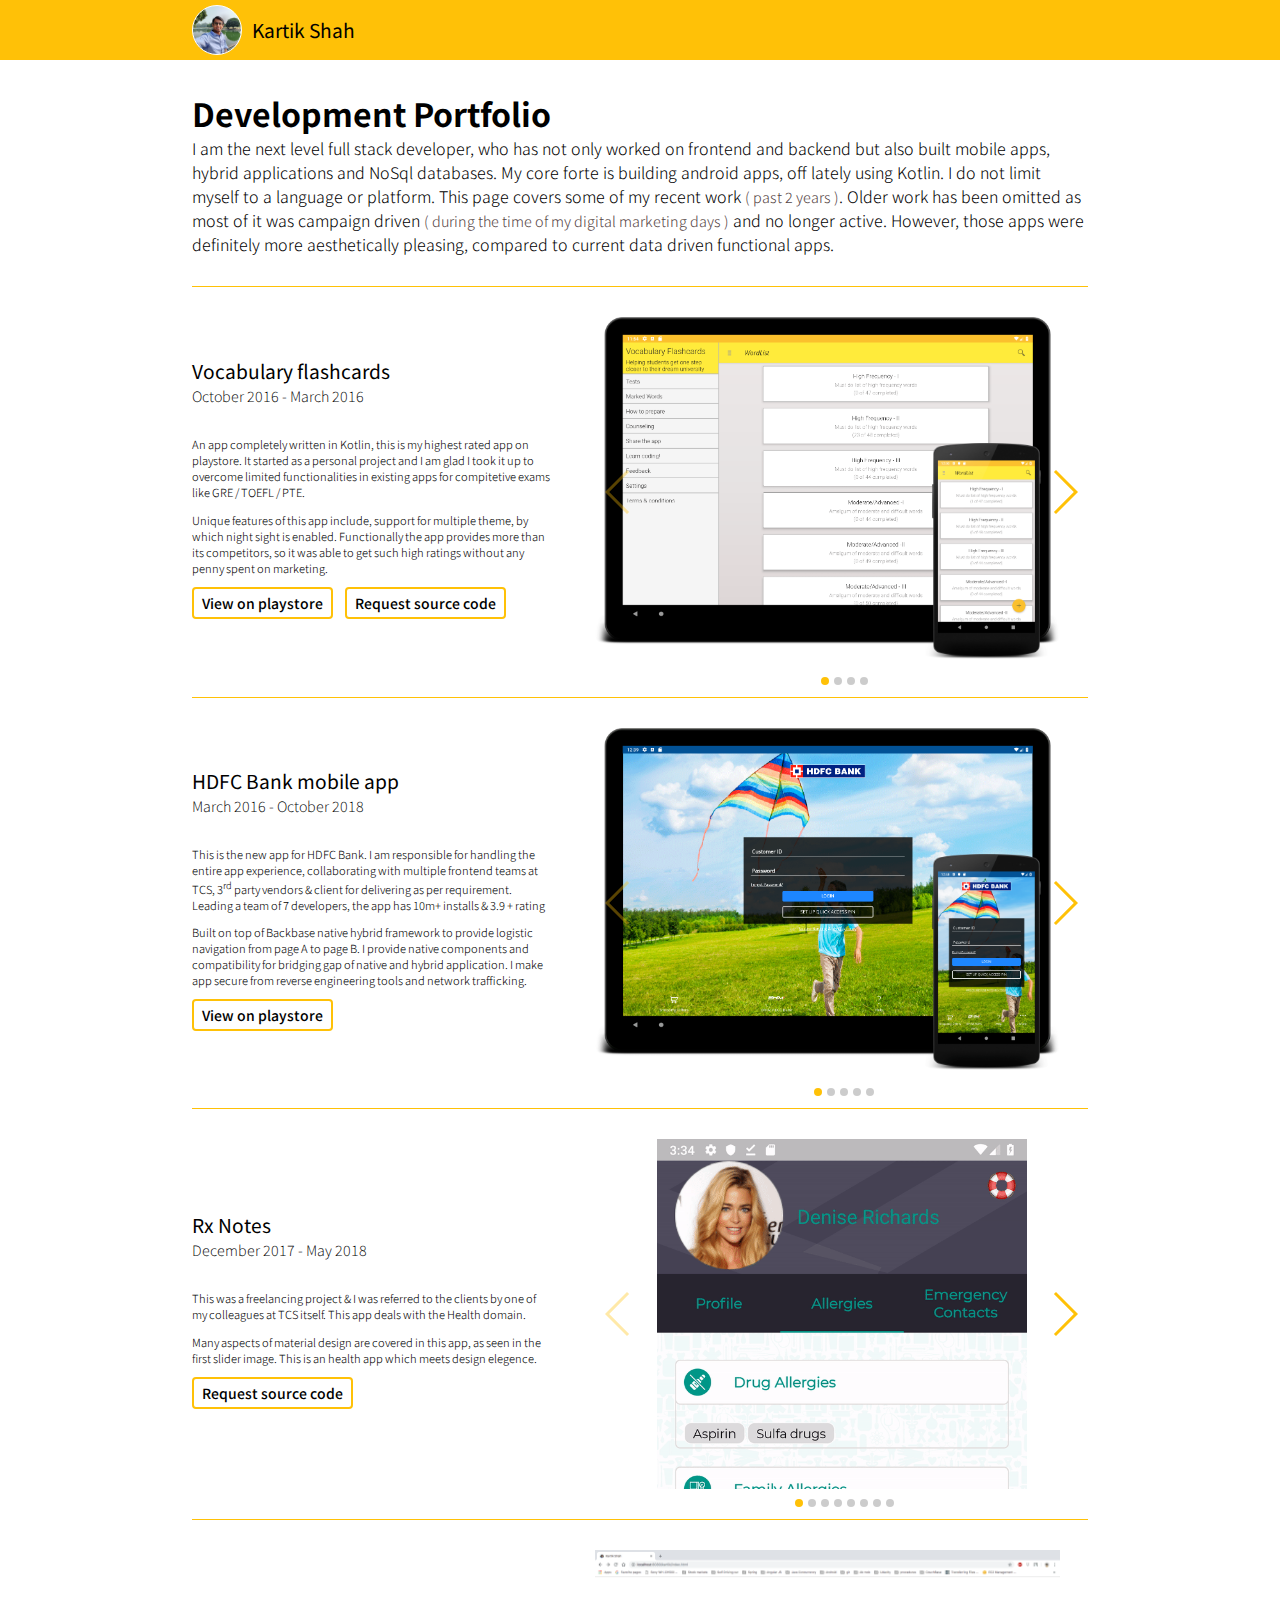
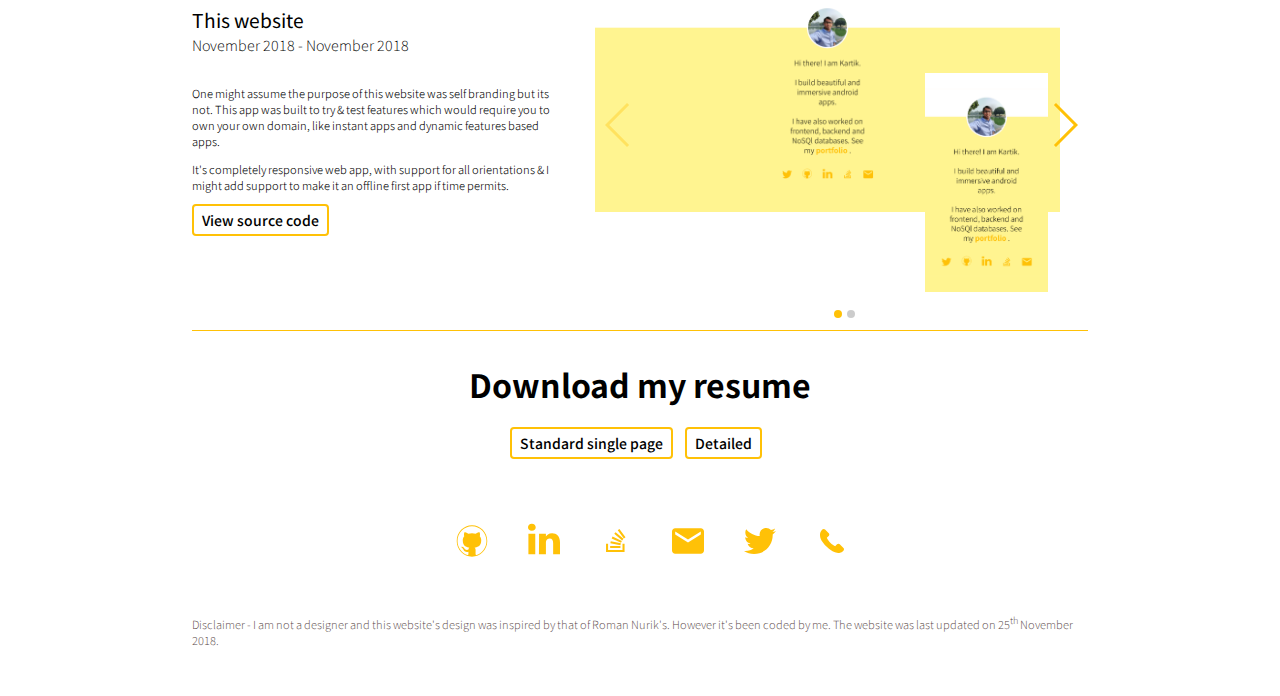
==== WebContent/portfolio.html @ 28d5e75c "first commit" ====
<html lang="en">
   <head>
      <meta charset="UTF-8">
      <title>Kartik Shah</title>
      <meta http-equiv="X-UA-Compatible" content="IE=edge">
      <meta name="theme-color" content="#FFC107">
      <meta name="mobile-web-app-capable" content="yes">
      <meta name="apple-mobile-web-app-capable" content="yes">
      <meta name="apple-mobile-web-app-status-bar-style" content="black-translucent">
      <meta name="apple-mobile-web-app-title" content="Kartik Shah">
      <link rel="author" href="https://www.linkedin.com/in/ikartiks">
      <link
         href="https://fonts.googleapis.com/css?family=Noto+Sans+TC:300,400,500,700,900"
         rel="stylesheet">
      <link rel="shortcut icon" href="images/favicon.ico" />
      <link rel="stylesheet" href="design/portfolio-min.css">
      <link rel="stylesheet" href="design/swiper-min.css">
      <!-- user-scalable=no is fix for static and fixed content on device rotation -->
      <meta name="viewport"
         content="width=device-width, initial-scale=1.0, user-scalable=no">
      <!-- <meta name="theme-color" content="#ff00ff"> -->
      <meta name="description" content="Kartik Shah's portfolio.">
      <!-- <script src="/lib/jquery/dist/jquery.min.js"></script> -->
      <script src="jslibs/fastclick.js"></script>
      <!-- <script src="/scripts/landing.js"></script> -->
      <script src="jslibs/jquery-3.3.1.min.js"></script>
      <script src="jslibs/swiper.min.js"></script>
   </head>
   <body>
      <!-- <div > -->
      <a class="topBar" href="javascript:gotoLanding();">
		<span class="avatar"></span>
        <span class="title fontHeading"> Kartik Shah </span>
      </a>
         
      <!-- </div> -->
      <div class="mainContainer">
         <div class='marginTop'>
            <p class='fontPortfolio'>Development Portfolio</p>
            <br>
            <div class='fontContent'>I am the next level full stack
               developer, who has not only worked on frontend and backend but also
               built mobile apps, hybrid applications and NoSql databases. My core
               forte is building android apps, off lately using Kotlin. I do not
               limit myself to a language or platform. This page covers some of my
               recent work <span class='notImportant'>( past 2 years )</span>. Older work has been omitted as most of
               it was campaign driven <span class='notImportant'>( during the time of my digital marketing
               days )</span> and no longer active. However, those apps were definitely
               more aesthetically pleasing, compared to current data driven
               functional apps.
            </div>
         </div>
         <hr>
         <div class='projectParent'>
            <div class="projectDescription">
               <div class="name fontHeading">Vocabulary flashcards</div>
               <div class="time fontDescription">October 2016 - March 2016</div>
               <div class="description fontContentSmall">
                  <p>An app completely written in Kotlin, this is my highest
                     rated app on playstore. It started as a personal project and I am
                     glad I took it up to overcome limited functionalities in existing
                     apps for compitetive exams like GRE / TOEFL / PTE.
                  </p>
                  <p>Unique features of this app include, support for multiple
                     theme, by which night sight is enabled. Functionally the app
                     provides more than its competitors, so it was able to get such
                     high ratings without any penny spent on marketing.
                  </p>
               </div>
               <div class="links">
                  <a target="_blank"
                     href="https://play.google.com/store/apps/details?id=com.kartik.grevocab">
                  View on playstore</a> <a target="_blank"
                     href="mailto:kartik.isworking@gmail.com">Request source code</a>
               </div>
            </div>
            <div class='projectImages'>
               <div class="swiper-container sc2">
                  <div class="swiper-wrapper">
                     <div class="swiper-slide">
                        <img src="images/appScreens/gt2.png" class='tablet'> <img
                           src="images/appScreens/gp2.png" class='phone'>
                        <!-- <div class='bottomText fontContentSmall'> Kartik is awesome Kartik is awesome 
                           Kartik is awesome Kartik is awesome Kartik is awesome Kartik is awesome 
                           Kartik is awesome Kartik is awesome  </div> -->
                     </div>
                     <div class="swiper-slide">
                        <img src="images/appScreens/gt1.png" class='tablet'> <img
                           src="images/appScreens/gp1.png" class='phone'>
                        <!-- <div class='bottomText fontContentSmall'> Kartik is awesome Kartik is awesome 
                           Kartik is awesome Kartik is awesome Kartik is awesome Kartik is awesome 
                           Kartik is awesome Kartik is awesome  </div> -->
                     </div>
                     <div class="swiper-slide">
                        <img src="images/appScreens/gt3.png" class='tablet'> <img
                           src="images/appScreens/gp3.png" class='phone'>
                        <!-- <div class='bottomText fontContentSmall'> Kartik is awesome Kartik is awesome 
                           Kartik is awesome Kartik is awesome Kartik is awesome Kartik is awesome 
                           Kartik is awesome Kartik is awesome  </div> -->
                     </div>
                     <div class="swiper-slide">
                        <img src="images/appScreens/gt4.png" class='tablet'> <img
                           src="images/appScreens/gp4.png" class='phone'>
                        <!-- <div class='bottomText fontContentSmall'> Kartik is awesome Kartik is awesome 
                           Kartik is awesome Kartik is awesome Kartik is awesome Kartik is awesome 
                           Kartik is awesome Kartik is awesome  </div> -->
                     </div>
                  </div>
                  <div class="swiper-button-next snext2"></div>
                  <div class="swiper-button-prev sprev2"></div>
               </div>
               <div class="swiper-pagination sp2"></div>
            </div>
         </div>
         <hr>
         <div class='projectParent'>
            <div class='projectDescription'>
               <div class='name fontHeading'>HDFC Bank mobile app</div>
               <div class='time fontDescription'>March 2016 - October 2018</div>
               <div class='description fontContentSmall'>
                  <p>
                     This is the new app for HDFC Bank. I am responsible for handling
                     the entire app experience, collaborating with multiple frontend
                     teams at TCS, 3<sup>rd</sup> party vendors & client for delivering
                     as per requirement. Leading a team of 7 developers, the app has
                     10m+ installs & 3.9 + rating
                  </p>
                  <p>Built on top of Backbase native hybrid framework to provide
                     logistic navigation from page A to page B. I provide native
                     components and compatibility for bridging gap of native and hybrid
                     application. I make app secure from reverse engineering tools and
                     network trafficking.
                  </p>
               </div>
               <div class='links'>
                  <a target='_blank'
                     href="https://play.google.com/store/apps/details?id=com.snapwork.hdfc">View
                  on playstore</a>
               </div>
            </div>
            <div class='projectImages'>
               <div class="swiper-container sc1">
                  <div class="swiper-wrapper">
                     <div class="swiper-slide">
                        <img src="images/appScreens/ht0.png" class='tablet'> <img
                           src="images/appScreens/hp0.png" class='phone'>
                        <!-- <div class='bottomText fontContentSmall'> Kartik is awesome Kartik is awesome 
                           Kartik is awesome Kartik is awesome Kartik is awesome Kartik is awesome 
                           Kartik is awesome Kartik is awesome  </div> -->
                     </div>
                     <div class="swiper-slide">
                        <img src="images/appScreens/ht1.png" class='tablet'> <img
                           src="images/appScreens/hp1.png" class='phone'>
                        <!-- <div class='bottomText fontContentSmall'> Kartik is awesome Kartik is awesome 
                           Kartik is awesome Kartik is awesome Kartik is awesome Kartik is awesome 
                           Kartik is awesome Kartik is awesome  </div> -->
                     </div>
                     <div class="swiper-slide">
                        <img src="images/appScreens/ht2.png" class='tablet'> <img
                           src="images/appScreens/hp2.png" class='phone'>
                        <!-- <div class='bottomText fontContentSmall'> Kartik is awesome Kartik is awesome 
                           Kartik is awesome Kartik is awesome Kartik is awesome Kartik is awesome 
                           Kartik is awesome Kartik is awesome  </div> -->
                     </div>
                     <div class="swiper-slide">
                        <img src="images/appScreens/ht3.png" class='tablet'> <img
                           src="images/appScreens/hp3.png" class='phone'>
                        <!-- <div class='bottomText fontContentSmall'> Kartik is awesome Kartik is awesome 
                           Kartik is awesome Kartik is awesome Kartik is awesome Kartik is awesome 
                           Kartik is awesome Kartik is awesome  </div> -->
                     </div>
                     <div class="swiper-slide">
                        <img src="images/appScreens/ht4.png" class='tablet'> <img
                           src="images/appScreens/hp4.png" class='phone'>
                        <!-- <div class='bottomText fontContentSmall'> Kartik is awesome Kartik is awesome 
                           Kartik is awesome Kartik is awesome Kartik is awesome Kartik is awesome 
                           Kartik is awesome Kartik is awesome  </div> -->
                     </div>
                  </div>
                  <div class="swiper-button-next snext1"></div>
                  <div class="swiper-button-prev sprev1"></div>
               </div>
               <div class="swiper-pagination sp1"></div>
            </div>
         </div>
         <hr>
         <div class='projectParent'>
            <div class="projectDescription">
               <div class="name fontHeading">Rx Notes</div>
               <div class="time fontDescription">December 2017 - May 2018</div>
               <div class="description fontContentSmall">
                  <p>This was a freelancing project &amp; I was referred to the
                     clients by one of my colleagues at TCS itself. This app deals with
                     the Health domain.
                  </p>
                  <p>Many aspects of material design are covered in this app, as
                     seen in the first slider image. This is an health app which meets
                     design elegence.
                  </p>
               </div>
               <div class="links">
                  <a target="_blank" href="mailto:kartik.isworking@gmail.com">Request
                  source code</a>
               </div>
            </div>
            <div class='projectImages'>
               <div class="swiper-container sc4">
                  <div class="swiper-wrapper">
                     <div class="swiper-slide">
                        <div class='centerImages'>
                           <img src="images/appScreens/yp0.gif" class='phoneOnlyAnimation'>
                        </div>
                        <!-- <div class='bottomText fontContentSmall'> Kartik is awesome Kartik is awesome 
                           Kartik is awesome Kartik is awesome Kartik is awesome Kartik is awesome 
                           Kartik is awesome Kartik is awesome  </div> -->
                     </div>
                     <div class="swiper-slide">
                        <div class='centerImages'>
                           <img src="images/appScreens/yp3.png" class='phoneOnly'>
                        </div>
                        <!-- <div class='bottomText fontContentSmall'> Kartik is awesome Kartik is awesome 
                           Kartik is awesome Kartik is awesome Kartik is awesome Kartik is awesome 
                           Kartik is awesome Kartik is awesome  </div> -->
                     </div>
                     <div class="swiper-slide">
                        <div class='centerImages'>
                           <img src="images/appScreens/yp4.png" class='phoneOnly'>
                        </div>
                        <!-- <div class='bottomText fontContentSmall'> Kartik is awesome Kartik is awesome 
                           Kartik is awesome Kartik is awesome Kartik is awesome Kartik is awesome 
                           Kartik is awesome Kartik is awesome  </div> -->
                     </div>
                     <div class="swiper-slide">
                        <div class='centerImages'>
                           <img src="images/appScreens/yp6.png" class='phoneOnly'>
                        </div>
                        <!-- <div class='bottomText fontContentSmall'> Kartik is awesome Kartik is awesome 
                           Kartik is awesome Kartik is awesome Kartik is awesome Kartik is awesome 
                           Kartik is awesome Kartik is awesome  </div> -->
                     </div>
                     <div class="swiper-slide">
                        <div class='centerImages'>
                           <img src="images/appScreens/yp5.png" class='phoneOnly'>
                        </div>
                        <!-- <div class='bottomText fontContentSmall'> Kartik is awesome Kartik is awesome 
                           Kartik is awesome Kartik is awesome Kartik is awesome Kartik is awesome 
                           Kartik is awesome Kartik is awesome  </div> -->
                     </div>
                     <div class="swiper-slide">
                        <div class='centerImages'>
                           <img src="images/appScreens/yp7.png" class='phoneOnly'>
                        </div>
                        <!-- <div class='bottomText fontContentSmall'> Kartik is awesome Kartik is awesome 
                           Kartik is awesome Kartik is awesome Kartik is awesome Kartik is awesome 
                           Kartik is awesome Kartik is awesome  </div> -->
                     </div>
                     <div class="swiper-slide">
                        <div class='centerImages'>
                           <img src="images/appScreens/yp1.png" class='phoneOnly'>
                        </div>
                        <!-- <div class='bottomText fontContentSmall'> Kartik is awesome Kartik is awesome 
                           Kartik is awesome Kartik is awesome Kartik is awesome Kartik is awesome 
                           Kartik is awesome Kartik is awesome  </div> -->
                     </div>
                     <div class="swiper-slide">
                        <div class='centerImages'>
                           <img src="images/appScreens/yp2.png" class='phoneOnly'>
                        </div>
                        <!-- <div class='bottomText fontContentSmall'> Kartik is awesome Kartik is awesome 
                           Kartik is awesome Kartik is awesome Kartik is awesome Kartik is awesome 
                           Kartik is awesome Kartik is awesome  </div> -->
                     </div>
                  </div>
                  <div class="swiper-button-next snext4"></div>
                  <div class="swiper-button-prev sprev4"></div>
               </div>
               <div class="swiper-pagination sp4"></div>
            </div>
         </div>
         <hr>
         <div class='projectParent'>
            <div class="projectDescription">
               <div class="name fontHeading">This website</div>
               <div class="time fontDescription">November 2018 - November
                  2018
               </div>
               <div class="description fontContentSmall">
                  <p>One might assume the purpose of this website was self
                     branding but its not. This app was built to try &amp; test features
                     which would require you to own your own domain, like instant apps
                     and dynamic features based apps.
                  </p>
                  <p>It's completely responsive web app, with support for all orientations &amp; I might add support
                     to make it an offline first app if time permits.
                  </p>
               </div>
               <div class="links">
                  <a target='_blank'
                     href="https://github.com/ikartiks/ikartiks.github.io">View
                  source code</a>
               </div>
            </div>
            <div class='projectImages'>
               <div class="swiper-container sc3">
                  <div class="swiper-wrapper">
                     <div class="swiper-slide">
                        <img src="images/appScreens/wl1.png" class='tablet'> <img
                           src="images/appScreens/wp1.png" class='phone'>
                        <!-- <div class='bottomText fontContentSmall'> Kartik is awesome Kartik is awesome 
                           Kartik is awesome Kartik is awesome Kartik is awesome Kartik is awesome 
                           Kartik is awesome Kartik is awesome  </div> -->
                     </div>
                     <div class="swiper-slide">
                        <img src="images/appScreens/wl2.png" class='tablet'> <img
                           src="images/appScreens/wp2.png" class='phone'>
                        <!-- <div class='bottomText fontContentSmall'> Kartik is awesome Kartik is awesome 
                           Kartik is awesome Kartik is awesome Kartik is awesome Kartik is awesome 
                           Kartik is awesome Kartik is awesome  </div> -->
                     </div>
                  </div>
                  <div class="swiper-button-next snext3"></div>
                  <div class="swiper-button-prev sprev3"></div>
               </div>
               <div class="swiper-pagination sp3"></div>
            </div>
         </div>
         <hr>
         <div class='download'>
            <div class='fontPortfolio'>Download my resume</div>
            <a target="_blank" href="kartik-standard.pdf">Standard
            single page</a> <a target="_blank" href="kartik-detailed.pdf">Detailed</a>
         </div>
         <div class="icons">
            <a rel="me" target="_blank"
               href="https://github.com/ikartiks" title="GitHub" class="github"></a>
            <a rel="me" target="_blank"
               href="https://www.linkedin.com/in/ikartiks" title="Linked In"
               class="linkedin"></a>
            <!-- <a rel="me" target="_blank" href="https://medium.com/@romannurik" title="Medium" class="medium"></a>
               <a rel="me" target="_blank" href="https://dribbble.com/romannurik" title="Dribbble" class="dribbble"></a> -->
            <a rel="me" target="_blank"
               href="https://stackoverflow.com/users/1826559/kartik-shah"
               title="Stackoverflow" class="stackoverflow"></a> <a rel="me"
               target="_blank" title="Email" class="email obfuscated"
               data-email="kartik shah" href="mailto:kartik.isworking@gmail.com"></a>
            <a rel="me" target="_blank" href="https://twitter.com/ikartiks"
               title="Twitter" class="twitter"></a>
            <a target="_blank" rel="me" href="tel:+61-404874569" title="Call" class="call"></a>
         </div>
         <br> <br>
         <div class='fontDisclaimer'>
            Disclaimer - I am not a designer and this website's design was
            inspired by that of Roman Nurik's. However it's been coded by me. The
            website was last updated on 25<sup>th</sup> November 2018.
         </div>
         <br> <br>
      </div>
   </body>
   <script>
      var mySwiper = new Swiper('.sc1', {
      	init : true,
      	direction : 'horizontal', // or 'vertical'
      	touchEventsTarget : 'container',
      	initialSlide : 0,
      	speed : 300,
      	preventInteractionOnTransition : false,
      	navigation : {
      		nextEl : '.snext1',
      		prevEl : '.sprev1',
      	},
      	pagination : {
      		el : '.sp1',
      	},
      });
      
      var mySwiper = new Swiper('.sc2', {
      	init : true,
      	direction : 'horizontal', // or 'vertical'
      	touchEventsTarget : 'container',
      	initialSlide : 0,
      	speed : 300,
      	preventInteractionOnTransition : false,
      	navigation : {
      		nextEl : '.snext2',
      		prevEl : '.sprev2',
      	},
      	pagination : {
      		el : '.sp2',
      	},
      });
      
      var mySwiper = new Swiper('.sc3', {
      	init : true,
      	direction : 'horizontal', // or 'vertical'
      	touchEventsTarget : 'container',
      	initialSlide : 0,
      	speed : 300,
      	preventInteractionOnTransition : false,
      	navigation : {
      		nextEl : '.snext3',
      		prevEl : '.sprev3',
      	},
      	pagination : {
      		el : '.sp3',
      	},
      });
      
      var mySwiper = new Swiper('.sc4', {
      	init : true,
      	direction : 'horizontal', // or 'vertical'
      	touchEventsTarget : 'container',
      	initialSlide : 0,
      	speed : 300,
      	preventInteractionOnTransition : false,
      	navigation : {
      		nextEl : '.snext4',
      		prevEl : '.sprev4',
      	},
      	pagination : {
      		el : '.sp4',
      	},
      });
      
      var gotoLanding=function(){
    	  /* if(window.location.hostname=='localhost'){
    		  window.location.assign('/index.html')
    	  } */
    	  window.location.assign('index.html')
      }
   </script>
</html>
---- WebContent/design/portfolio-min.css ----
.marginTop,hr{margin-top:30px}.projectParent,.topBar{align-content:flex-start}.centerImages,.download{text-align:center}body,html{width:100%;margin:0;padding:0;-webkit-font-smoothing:antialiased;font-family:'Noto Sans TC',sans-serif;font-weight:300;background-color:#fff}.mainContainer,.topBar{margin-left:auto;margin-right:auto}p{display:inline}hr{margin-bottom:30px;background-color:#FFC107;border:0;height:1px}.fontPortfolio{font-weight:700;font-size:2em}.fontContent{font-weight:300;font-size:1em}.fontContentSmall{font-weight:300;font-size:.7em}.fontDescription{font-weight:200;font-size:.9em}.fontDisclaimer{font-weight:200;font-size:.7em;color:#544}.fontHeading{font-weight:400;font-size:1.2em}.fontScroll{font-weight:200;font-size:.8em}.avatar{width:48px;height:48px;background:url(../images/main.jpeg) #525252;background-size:cover;border-radius:50%;-webkit-align-self:center;-ms-flex-item-align:center;align-self:center;border:1px solid #fff}.links>a:hover,.topBar{background-color:#FFC107}.topBar{height:60px;padding-left:15%;position:fixed;width:100%;top:0;display:flex;display:-webkit-flex;flex-direction:row;-webkit-flex-direction:row;-moz-flex-direction:row;justify-content:flex-start;-webkit-justify-content:flex-start;-moz-justify-content:flex-start;align-items:center;-webkit-align-items:center;-webkit-align-content:flex-start;text-decoration:none;color:#000;z-index:2}.bottomText,.phone,.tablet{position:absolute}.mainContainer{width:70%;margin-top:90px}.download a,.links>a{line-height:16px;font-weight:500;text-decoration:none;margin-right:8px;color:#000}.title{margin-left:10px}.description{margin-top:30px}.description>p{display:block}.links>a{font-size:14px;display:inline-block;margin-bottom:8px;padding:6px 8px;border:2px solid #FFC107;border-radius:4px}.links>a:hover{color:#000}.projectParent{width:100%;display:flex;display:-webkit-flex;flex-direction:row;-webkit-flex-direction:row;-moz-flex-direction:row;justify-content:flex-start;-webkit-justify-content:flex-start;-moz-justify-content:flex-start;align-items:center;-webkit-align-items:center;-webkit-align-content:flex-start}.projectDescription{width:40%}.projectImages{width:55%;height:350px;margin-left:5%}.phone{width:25%;float:left;bottom:8px;right:40px}.tablet{width:100%;max-width:465px}.bottomText{width:95%;background:#fff490;bottom:0;padding:11px}.phoneOnlyAnimation{width:75%}.phoneOnly{width:45%}@media (min-width :1281px){.fontContentSmall{font-size:.8em}}@media (min-width :768px) and (max-width:1024px){.mainContainer{width:85%}.topBar{padding-left:7.5%}.projectImages{height:280px}.phone{right:20px}}@media (min-width :768px) and (max-width:1024px) and (orientation:landscape){.mainContainer{width:80%}.topBar{padding-left:10%}.projectImages{height:350px}.phone{right:20px}}@media (min-width :481px) and (max-width:767px){.projectDescription,.swiper-slide{width:100%}.projectParent{-webkit-flex-direction:column}.projectImages{width:100%;height:350px;margin-top:30px}.swiper-button-next,.swiper-button-prev{display:none}.mainContainer{width:90%}.topBar{padding-left:5%;position:static}.phone{right:20px}}@media (min-width :320px) and (max-width:480px){.projectDescription,.swiper-slide{width:100%}.projectParent{-webkit-flex-direction:column}.projectImages{width:100%;height:285px;margin-top:30px}.swiper-button-next,.swiper-button-prev{display:none}.mainContainer{width:90%}.topBar{padding-left:5%;position:fixed}.phone{right:20px}}.icons{display:flex;display:-webkit-flex;flex-direction:row;-webkit-flex-direction:row;-moz-flex-direction:row;justify-content:center;-webkit-justify-content:center;-moz-justify-content:center;align-items:center;-webkit-align-items:center;align-content:flex-start;-webkit-align-content:flex-start;margin-top:50px}.icons a{display:block;width:32px;height:32px;padding:8px;background-size:32px 32px;background-repeat:no-repeat;margin-left:24px;background-position:50% 50%}.twitter{background-image:url(../images/icon_twitter.svg)}.dribbble{background-image:url(../images/icon_dribbble.svg)}.github{background-image:url(../images/github.svg);background-position:50% 50%!important}.medium{background-image:url(../images/icon_medium.svg)}.googleplus{background-image:url(../images/icon_googleplus.svg)}.stackoverflow{background-image:url(../images/stackoverflow.svg);background-size:32px 32px!important}.linkedin{background-image:url(../images/in.svg);background-position:50% 40%!important}.email{background-image:url(../images/icon_email.svg)}.call{background-image:url(../images/call.svg);background-size:30px 24px!important}.download div{margin-bottom:20px}.download a{font-size:14px;display:inline-block;margin-bottom:8px;padding:6px 8px;border:2px solid #FFC107;border-radius:4px}.download a:hover{color:#000;background-color:#FFC107}.notImportant{font-weight:300;font-size:.9em;color:#544}
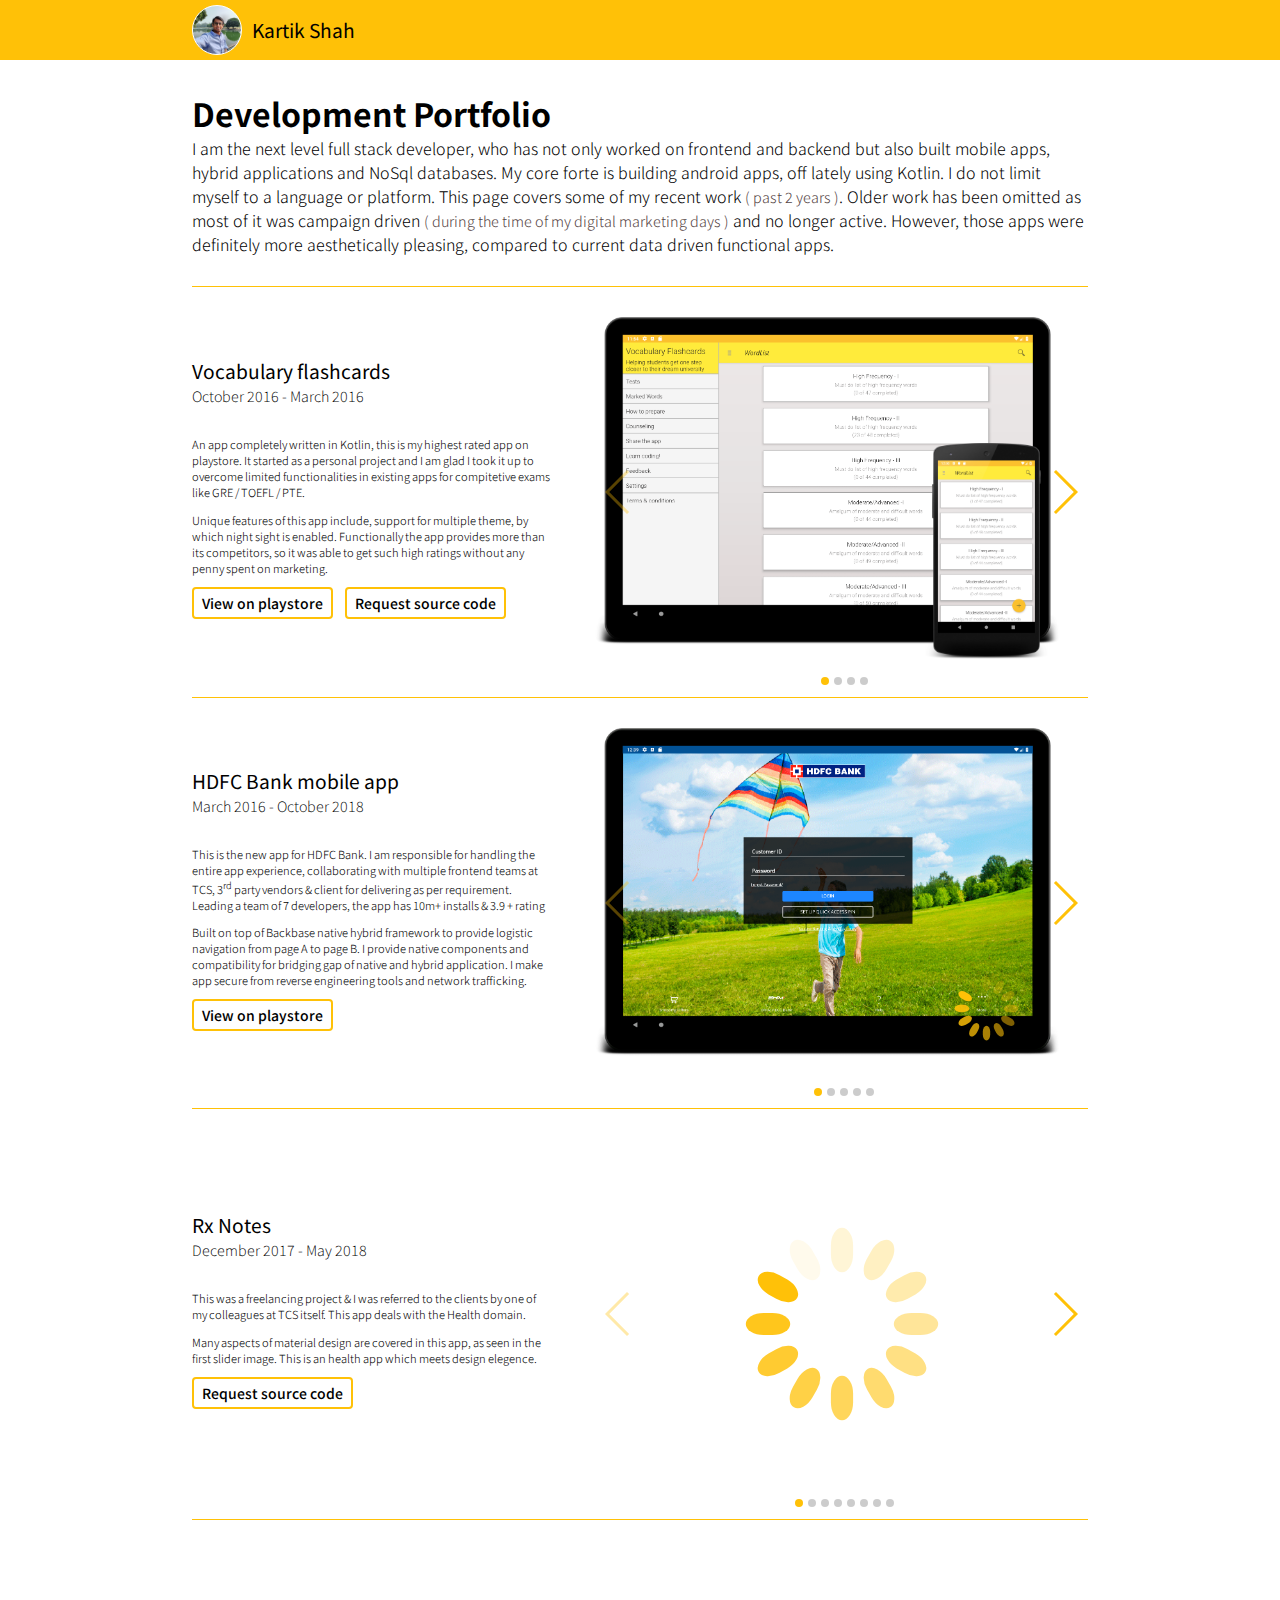
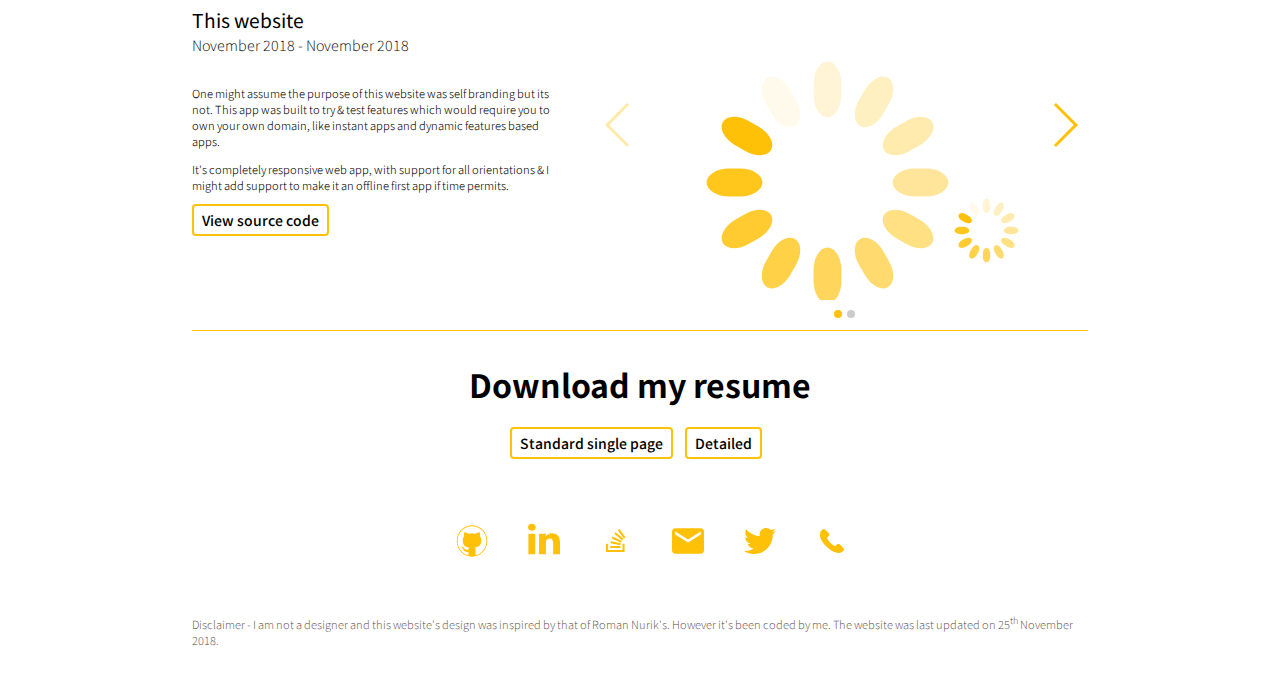
==== commit bb93bffc: "changing loader" ====
--- a/WebContent/portfolio.html
+++ b/WebContent/portfolio.html
@@ -20,11 +20,12 @@
          content="width=device-width, initial-scale=1.0, user-scalable=no">
       <!-- <meta name="theme-color" content="#ff00ff"> -->
       <meta name="description" content="Kartik Shah's portfolio.">
-      <!-- <script src="/lib/jquery/dist/jquery.min.js"></script> -->
-      <script src="jslibs/fastclick.js"></script>
-      <!-- <script src="/scripts/landing.js"></script> -->
+      <!-- <script src="images/loading.svg" data-src="/lib/jquery/dist/jquery.min.js"></script> -->
+      <script src="images/loading.svg" data-src="jslibs/fastclick.js"></script>
+      <!-- <script src="images/loading.svg" data-src="/scripts/landing.js"></script> -->
       <script src="jslibs/jquery-3.3.1.min.js"></script>
       <script src="jslibs/swiper.min.js"></script>
+      <script src="jslibs/lazyload.js"></script>
    </head>
    <body>
       <!-- <div > -->
@@ -78,29 +79,29 @@
                <div class="swiper-container sc2">
                   <div class="swiper-wrapper">
                      <div class="swiper-slide">
-                        <img src="images/appScreens/gt2.png" class='tablet'> <img
-                           src="images/appScreens/gp2.png" class='phone'>
-                        <!-- <div class='bottomText fontContentSmall'> Kartik is awesome Kartik is awesome 
-                           Kartik is awesome Kartik is awesome Kartik is awesome Kartik is awesome 
-                           Kartik is awesome Kartik is awesome  </div> -->
-                     </div>
-                     <div class="swiper-slide">
-                        <img src="images/appScreens/gt1.png" class='tablet'> <img
-                           src="images/appScreens/gp1.png" class='phone'>
-                        <!-- <div class='bottomText fontContentSmall'> Kartik is awesome Kartik is awesome 
-                           Kartik is awesome Kartik is awesome Kartik is awesome Kartik is awesome 
-                           Kartik is awesome Kartik is awesome  </div> -->
-                     </div>
-                     <div class="swiper-slide">
-                        <img src="images/appScreens/gt3.png" class='tablet'> <img
-                           src="images/appScreens/gp3.png" class='phone'>
-                        <!-- <div class='bottomText fontContentSmall'> Kartik is awesome Kartik is awesome 
-                           Kartik is awesome Kartik is awesome Kartik is awesome Kartik is awesome 
-                           Kartik is awesome Kartik is awesome  </div> -->
-                     </div>
-                     <div class="swiper-slide">
-                        <img src="images/appScreens/gt4.png" class='tablet'> <img
-                           src="images/appScreens/gp4.png" class='phone'>
+                        <img  src="images/loading.svg" data-src="images/appScreens/gt2.png" class='lazyload tablet'> <img
+                           src="images/loading.svg" data-src="images/appScreens/gp2.png" class='lazyload phone'>
+                        <!-- <div class='bottomText fontContentSmall'> Kartik is awesome Kartik is awesome 
+                           Kartik is awesome Kartik is awesome Kartik is awesome Kartik is awesome 
+                           Kartik is awesome Kartik is awesome  </div> -->
+                     </div>
+                     <div class="swiper-slide">
+                        <img src="images/loading.svg" data-src="images/appScreens/gt1.png" class='lazyload tablet'> <img
+                           src="images/loading.svg" data-src="images/appScreens/gp1.png" class='lazyload phone'>
+                        <!-- <div class='bottomText fontContentSmall'> Kartik is awesome Kartik is awesome 
+                           Kartik is awesome Kartik is awesome Kartik is awesome Kartik is awesome 
+                           Kartik is awesome Kartik is awesome  </div> -->
+                     </div>
+                     <div class="swiper-slide">
+                        <img src="images/loading.svg" data-src="images/appScreens/gt3.png" class='lazyload tablet'> <img
+                           src="images/loading.svg" data-src="images/appScreens/gp3.png" class='lazyload phone'>
+                        <!-- <div class='bottomText fontContentSmall'> Kartik is awesome Kartik is awesome 
+                           Kartik is awesome Kartik is awesome Kartik is awesome Kartik is awesome 
+                           Kartik is awesome Kartik is awesome  </div> -->
+                     </div>
+                     <div class="swiper-slide">
+                        <img src="images/loading.svg" data-src="images/appScreens/gt4.png" class='lazyload tablet'> <img
+                           src="images/loading.svg" data-src="images/appScreens/gp4.png" class='lazyload phone'>
                         <!-- <div class='bottomText fontContentSmall'> Kartik is awesome Kartik is awesome 
                            Kartik is awesome Kartik is awesome Kartik is awesome Kartik is awesome 
                            Kartik is awesome Kartik is awesome  </div> -->
@@ -142,36 +143,36 @@
                <div class="swiper-container sc1">
                   <div class="swiper-wrapper">
                      <div class="swiper-slide">
-                        <img src="images/appScreens/ht0.png" class='tablet'> <img
-                           src="images/appScreens/hp0.png" class='phone'>
-                        <!-- <div class='bottomText fontContentSmall'> Kartik is awesome Kartik is awesome 
-                           Kartik is awesome Kartik is awesome Kartik is awesome Kartik is awesome 
-                           Kartik is awesome Kartik is awesome  </div> -->
-                     </div>
-                     <div class="swiper-slide">
-                        <img src="images/appScreens/ht1.png" class='tablet'> <img
-                           src="images/appScreens/hp1.png" class='phone'>
-                        <!-- <div class='bottomText fontContentSmall'> Kartik is awesome Kartik is awesome 
-                           Kartik is awesome Kartik is awesome Kartik is awesome Kartik is awesome 
-                           Kartik is awesome Kartik is awesome  </div> -->
-                     </div>
-                     <div class="swiper-slide">
-                        <img src="images/appScreens/ht2.png" class='tablet'> <img
-                           src="images/appScreens/hp2.png" class='phone'>
-                        <!-- <div class='bottomText fontContentSmall'> Kartik is awesome Kartik is awesome 
-                           Kartik is awesome Kartik is awesome Kartik is awesome Kartik is awesome 
-                           Kartik is awesome Kartik is awesome  </div> -->
-                     </div>
-                     <div class="swiper-slide">
-                        <img src="images/appScreens/ht3.png" class='tablet'> <img
-                           src="images/appScreens/hp3.png" class='phone'>
-                        <!-- <div class='bottomText fontContentSmall'> Kartik is awesome Kartik is awesome 
-                           Kartik is awesome Kartik is awesome Kartik is awesome Kartik is awesome 
-                           Kartik is awesome Kartik is awesome  </div> -->
-                     </div>
-                     <div class="swiper-slide">
-                        <img src="images/appScreens/ht4.png" class='tablet'> <img
-                           src="images/appScreens/hp4.png" class='phone'>
+                        <img src="images/loading.svg" data-src="images/appScreens/ht0.png" class='lazyload tablet'> <img
+                           src="images/loading.svg" data-src="images/appScreens/hp0.png" class='lazyload phone'>
+                        <!-- <div class='bottomText fontContentSmall'> Kartik is awesome Kartik is awesome 
+                           Kartik is awesome Kartik is awesome Kartik is awesome Kartik is awesome 
+                           Kartik is awesome Kartik is awesome  </div> -->
+                     </div>
+                     <div class="swiper-slide">
+                        <img src="images/loading.svg" data-src="images/appScreens/ht1.png" class='lazyload tablet'> <img
+                           src="images/loading.svg" data-src="images/appScreens/hp1.png" class='lazyload phone'>
+                        <!-- <div class='bottomText fontContentSmall'> Kartik is awesome Kartik is awesome 
+                           Kartik is awesome Kartik is awesome Kartik is awesome Kartik is awesome 
+                           Kartik is awesome Kartik is awesome  </div> -->
+                     </div>
+                     <div class="swiper-slide">
+                        <img src="images/loading.svg" data-src="images/appScreens/ht2.png" class='lazyload tablet'> <img
+                           src="images/loading.svg" data-src="images/appScreens/hp2.png" class='lazyload phone'>
+                        <!-- <div class='bottomText fontContentSmall'> Kartik is awesome Kartik is awesome 
+                           Kartik is awesome Kartik is awesome Kartik is awesome Kartik is awesome 
+                           Kartik is awesome Kartik is awesome  </div> -->
+                     </div>
+                     <div class="swiper-slide">
+                        <img src="images/loading.svg" data-src="images/appScreens/ht3.png" class='lazyload tablet'> <img
+                           src="images/loading.svg" data-src="images/appScreens/hp3.png" class='lazyload phone'>
+                        <!-- <div class='bottomText fontContentSmall'> Kartik is awesome Kartik is awesome 
+                           Kartik is awesome Kartik is awesome Kartik is awesome Kartik is awesome 
+                           Kartik is awesome Kartik is awesome  </div> -->
+                     </div>
+                     <div class="swiper-slide">
+                        <img src="images/loading.svg" data-src="images/appScreens/ht4.png" class='lazyload tablet'> <img
+                           src="images/loading.svg" data-src="images/appScreens/hp4.png" class='lazyload phone'>
                         <!-- <div class='bottomText fontContentSmall'> Kartik is awesome Kartik is awesome 
                            Kartik is awesome Kartik is awesome Kartik is awesome Kartik is awesome 
                            Kartik is awesome Kartik is awesome  </div> -->
@@ -208,63 +209,63 @@
                   <div class="swiper-wrapper">
                      <div class="swiper-slide">
                         <div class='centerImages'>
-                           <img src="images/appScreens/yp0.gif" class='phoneOnlyAnimation'>
-                        </div>
-                        <!-- <div class='bottomText fontContentSmall'> Kartik is awesome Kartik is awesome 
-                           Kartik is awesome Kartik is awesome Kartik is awesome Kartik is awesome 
-                           Kartik is awesome Kartik is awesome  </div> -->
-                     </div>
-                     <div class="swiper-slide">
-                        <div class='centerImages'>
-                           <img src="images/appScreens/yp3.png" class='phoneOnly'>
-                        </div>
-                        <!-- <div class='bottomText fontContentSmall'> Kartik is awesome Kartik is awesome 
-                           Kartik is awesome Kartik is awesome Kartik is awesome Kartik is awesome 
-                           Kartik is awesome Kartik is awesome  </div> -->
-                     </div>
-                     <div class="swiper-slide">
-                        <div class='centerImages'>
-                           <img src="images/appScreens/yp4.png" class='phoneOnly'>
-                        </div>
-                        <!-- <div class='bottomText fontContentSmall'> Kartik is awesome Kartik is awesome 
-                           Kartik is awesome Kartik is awesome Kartik is awesome Kartik is awesome 
-                           Kartik is awesome Kartik is awesome  </div> -->
-                     </div>
-                     <div class="swiper-slide">
-                        <div class='centerImages'>
-                           <img src="images/appScreens/yp6.png" class='phoneOnly'>
-                        </div>
-                        <!-- <div class='bottomText fontContentSmall'> Kartik is awesome Kartik is awesome 
-                           Kartik is awesome Kartik is awesome Kartik is awesome Kartik is awesome 
-                           Kartik is awesome Kartik is awesome  </div> -->
-                     </div>
-                     <div class="swiper-slide">
-                        <div class='centerImages'>
-                           <img src="images/appScreens/yp5.png" class='phoneOnly'>
-                        </div>
-                        <!-- <div class='bottomText fontContentSmall'> Kartik is awesome Kartik is awesome 
-                           Kartik is awesome Kartik is awesome Kartik is awesome Kartik is awesome 
-                           Kartik is awesome Kartik is awesome  </div> -->
-                     </div>
-                     <div class="swiper-slide">
-                        <div class='centerImages'>
-                           <img src="images/appScreens/yp7.png" class='phoneOnly'>
-                        </div>
-                        <!-- <div class='bottomText fontContentSmall'> Kartik is awesome Kartik is awesome 
-                           Kartik is awesome Kartik is awesome Kartik is awesome Kartik is awesome 
-                           Kartik is awesome Kartik is awesome  </div> -->
-                     </div>
-                     <div class="swiper-slide">
-                        <div class='centerImages'>
-                           <img src="images/appScreens/yp1.png" class='phoneOnly'>
-                        </div>
-                        <!-- <div class='bottomText fontContentSmall'> Kartik is awesome Kartik is awesome 
-                           Kartik is awesome Kartik is awesome Kartik is awesome Kartik is awesome 
-                           Kartik is awesome Kartik is awesome  </div> -->
-                     </div>
-                     <div class="swiper-slide">
-                        <div class='centerImages'>
-                           <img src="images/appScreens/yp2.png" class='phoneOnly'>
+                           <img src="images/loading.svg" data-src="images/appScreens/yp0.gif" class='lazyload phoneOnlyAnimation'>
+                        </div>
+                        <!-- <div class='bottomText fontContentSmall'> Kartik is awesome Kartik is awesome 
+                           Kartik is awesome Kartik is awesome Kartik is awesome Kartik is awesome 
+                           Kartik is awesome Kartik is awesome  </div> -->
+                     </div>
+                     <div class="swiper-slide">
+                        <div class='centerImages'>
+                           <img src="images/loading.svg" data-src="images/appScreens/yp3.png" class='lazyload phoneOnly'>
+                        </div>
+                        <!-- <div class='bottomText fontContentSmall'> Kartik is awesome Kartik is awesome 
+                           Kartik is awesome Kartik is awesome Kartik is awesome Kartik is awesome 
+                           Kartik is awesome Kartik is awesome  </div> -->
+                     </div>
+                     <div class="swiper-slide">
+                        <div class='centerImages'>
+                           <img src="images/loading.svg" data-src="images/appScreens/yp4.png" class='lazyload phoneOnly'>
+                        </div>
+                        <!-- <div class='bottomText fontContentSmall'> Kartik is awesome Kartik is awesome 
+                           Kartik is awesome Kartik is awesome Kartik is awesome Kartik is awesome 
+                           Kartik is awesome Kartik is awesome  </div> -->
+                     </div>
+                     <div class="swiper-slide">
+                        <div class='centerImages'>
+                           <img src="images/loading.svg" data-src="images/appScreens/yp6.png" class='lazyload phoneOnly'>
+                        </div>
+                        <!-- <div class='bottomText fontContentSmall'> Kartik is awesome Kartik is awesome 
+                           Kartik is awesome Kartik is awesome Kartik is awesome Kartik is awesome 
+                           Kartik is awesome Kartik is awesome  </div> -->
+                     </div>
+                     <div class="swiper-slide">
+                        <div class='centerImages'>
+                           <img src="images/loading.svg" data-src="images/appScreens/yp5.png" class='lazyload phoneOnly'>
+                        </div>
+                        <!-- <div class='bottomText fontContentSmall'> Kartik is awesome Kartik is awesome 
+                           Kartik is awesome Kartik is awesome Kartik is awesome Kartik is awesome 
+                           Kartik is awesome Kartik is awesome  </div> -->
+                     </div>
+                     <div class="swiper-slide">
+                        <div class='centerImages'>
+                           <img src="images/loading.svg" data-src="images/appScreens/yp7.png" class='lazyload phoneOnly'>
+                        </div>
+                        <!-- <div class='bottomText fontContentSmall'> Kartik is awesome Kartik is awesome 
+                           Kartik is awesome Kartik is awesome Kartik is awesome Kartik is awesome 
+                           Kartik is awesome Kartik is awesome  </div> -->
+                     </div>
+                     <div class="swiper-slide">
+                        <div class='centerImages'>
+                           <img src="images/loading.svg" data-src="images/appScreens/yp1.png" class='lazyload phoneOnly'>
+                        </div>
+                        <!-- <div class='bottomText fontContentSmall'> Kartik is awesome Kartik is awesome 
+                           Kartik is awesome Kartik is awesome Kartik is awesome Kartik is awesome 
+                           Kartik is awesome Kartik is awesome  </div> -->
+                     </div>
+                     <div class="swiper-slide">
+                        <div class='centerImages'>
+                           <img src="images/loading.svg" data-src="images/appScreens/yp2.png" class='lazyload phoneOnly'>
                         </div>
                         <!-- <div class='bottomText fontContentSmall'> Kartik is awesome Kartik is awesome 
                            Kartik is awesome Kartik is awesome Kartik is awesome Kartik is awesome 
@@ -304,15 +305,15 @@
                <div class="swiper-container sc3">
                   <div class="swiper-wrapper">
                      <div class="swiper-slide">
-                        <img src="images/appScreens/wl1.png" class='tablet'> <img
-                           src="images/appScreens/wp1.png" class='phone'>
-                        <!-- <div class='bottomText fontContentSmall'> Kartik is awesome Kartik is awesome 
-                           Kartik is awesome Kartik is awesome Kartik is awesome Kartik is awesome 
-                           Kartik is awesome Kartik is awesome  </div> -->
-                     </div>
-                     <div class="swiper-slide">
-                        <img src="images/appScreens/wl2.png" class='tablet'> <img
-                           src="images/appScreens/wp2.png" class='phone'>
+                        <img src="images/loading.svg" data-src="images/appScreens/wl1.png" class='lazyload tablet'> <img
+                           src="images/loading.svg" data-src="images/appScreens/wp1.png" class='lazyload phone'>
+                        <!-- <div class='bottomText fontContentSmall'> Kartik is awesome Kartik is awesome 
+                           Kartik is awesome Kartik is awesome Kartik is awesome Kartik is awesome 
+                           Kartik is awesome Kartik is awesome  </div> -->
+                     </div>
+                     <div class="swiper-slide">
+                        <img src="images/loading.svg" data-src="images/appScreens/wl2.png" class='lazyload tablet'> <img
+                           src="images/loading.svg" data-src="images/appScreens/wp2.png" class='lazyload phone'>
                         <!-- <div class='bottomText fontContentSmall'> Kartik is awesome Kartik is awesome 
                            Kartik is awesome Kartik is awesome Kartik is awesome Kartik is awesome 
                            Kartik is awesome Kartik is awesome  </div> -->
@@ -327,8 +328,8 @@
          <hr>
          <div class='download'>
             <div class='fontPortfolio'>Download my resume</div>
-            <a target="_blank" href="kartik-standard.pdf">Standard
-            single page</a> <a target="_blank" href="kartik-detailed.pdf">Detailed</a>
+            <a target="_blank" href="docs/kartik-standard.pdf">Standard
+            single page</a> <a target="_blank" href="docs/kartik-detailed.pdf">Detailed</a>
          </div>
          <div class="icons">
             <a rel="me" target="_blank"
@@ -357,6 +358,12 @@
       </div>
    </body>
    <script>
+   
+		$(function() {
+			lazyload();
+		});
+		
+		
       var mySwiper = new Swiper('.sc1', {
       	init : true,
       	direction : 'horizontal', // or 'vertical'
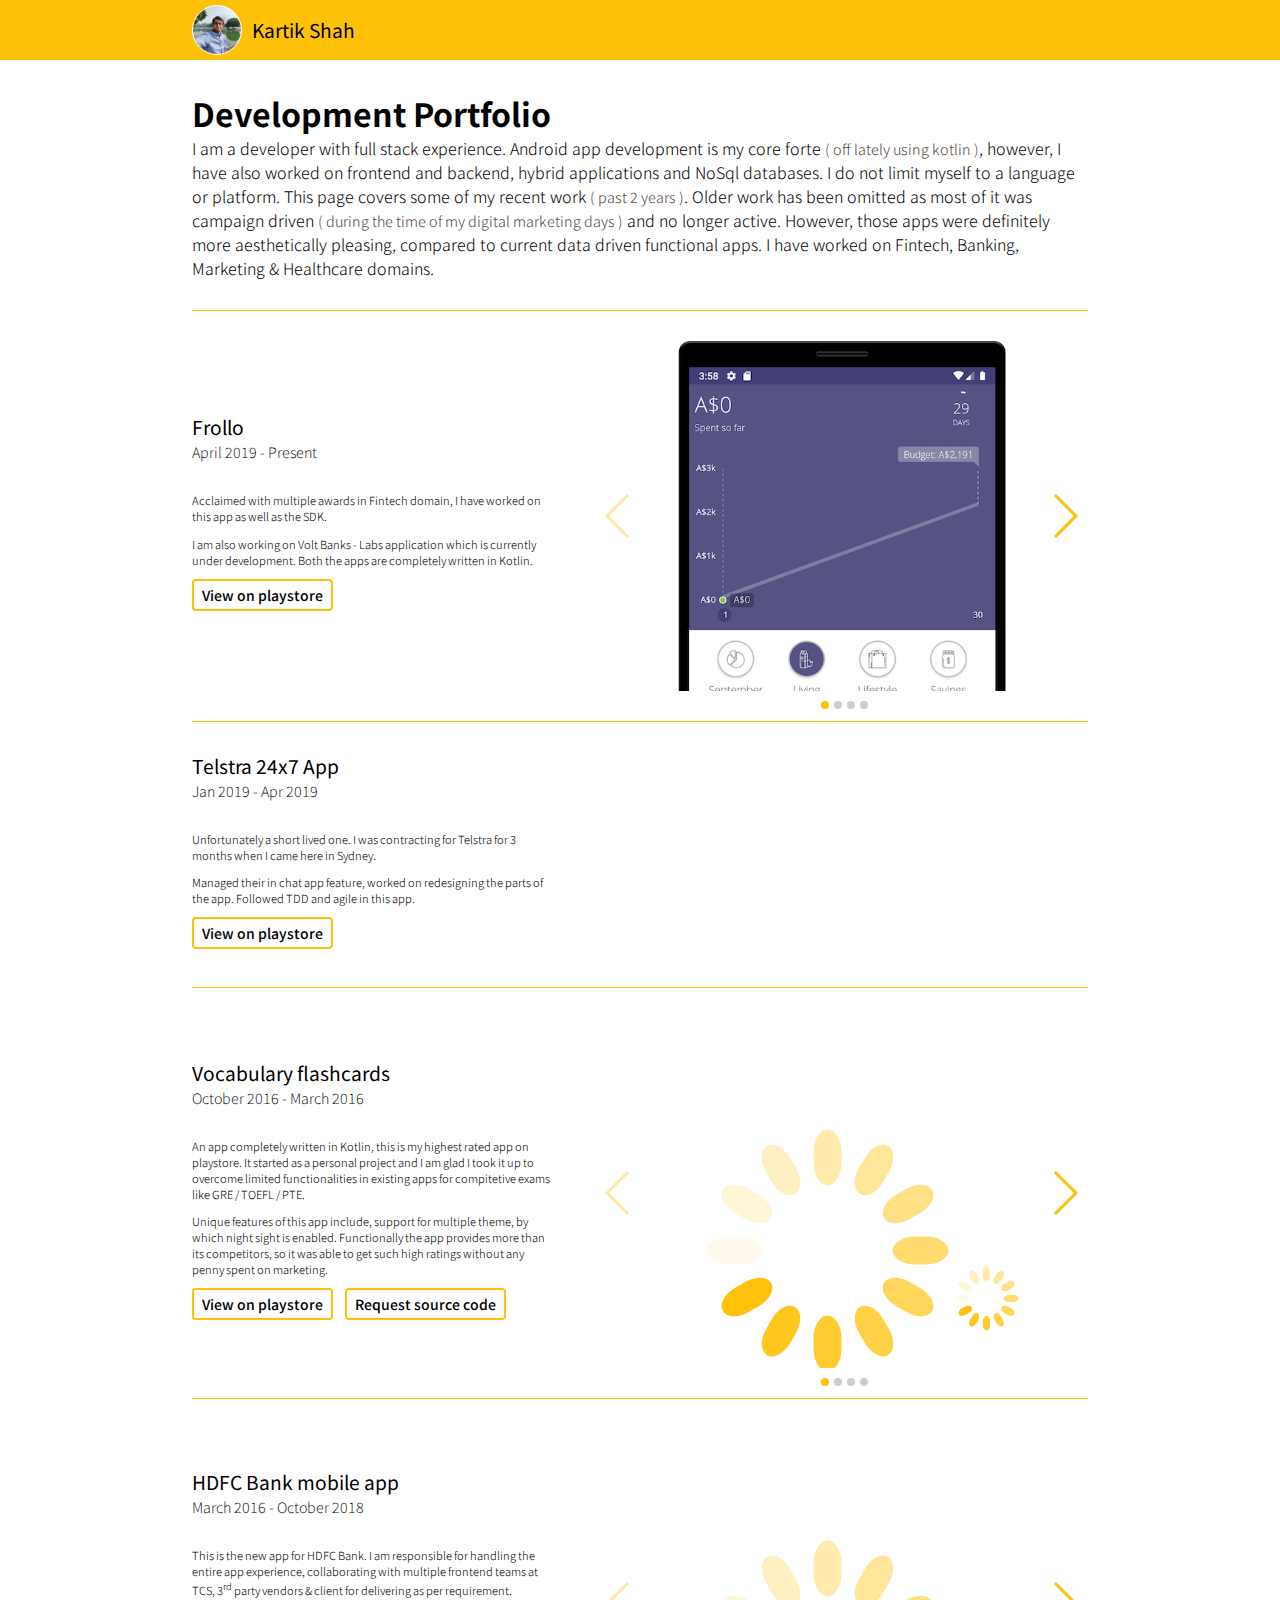
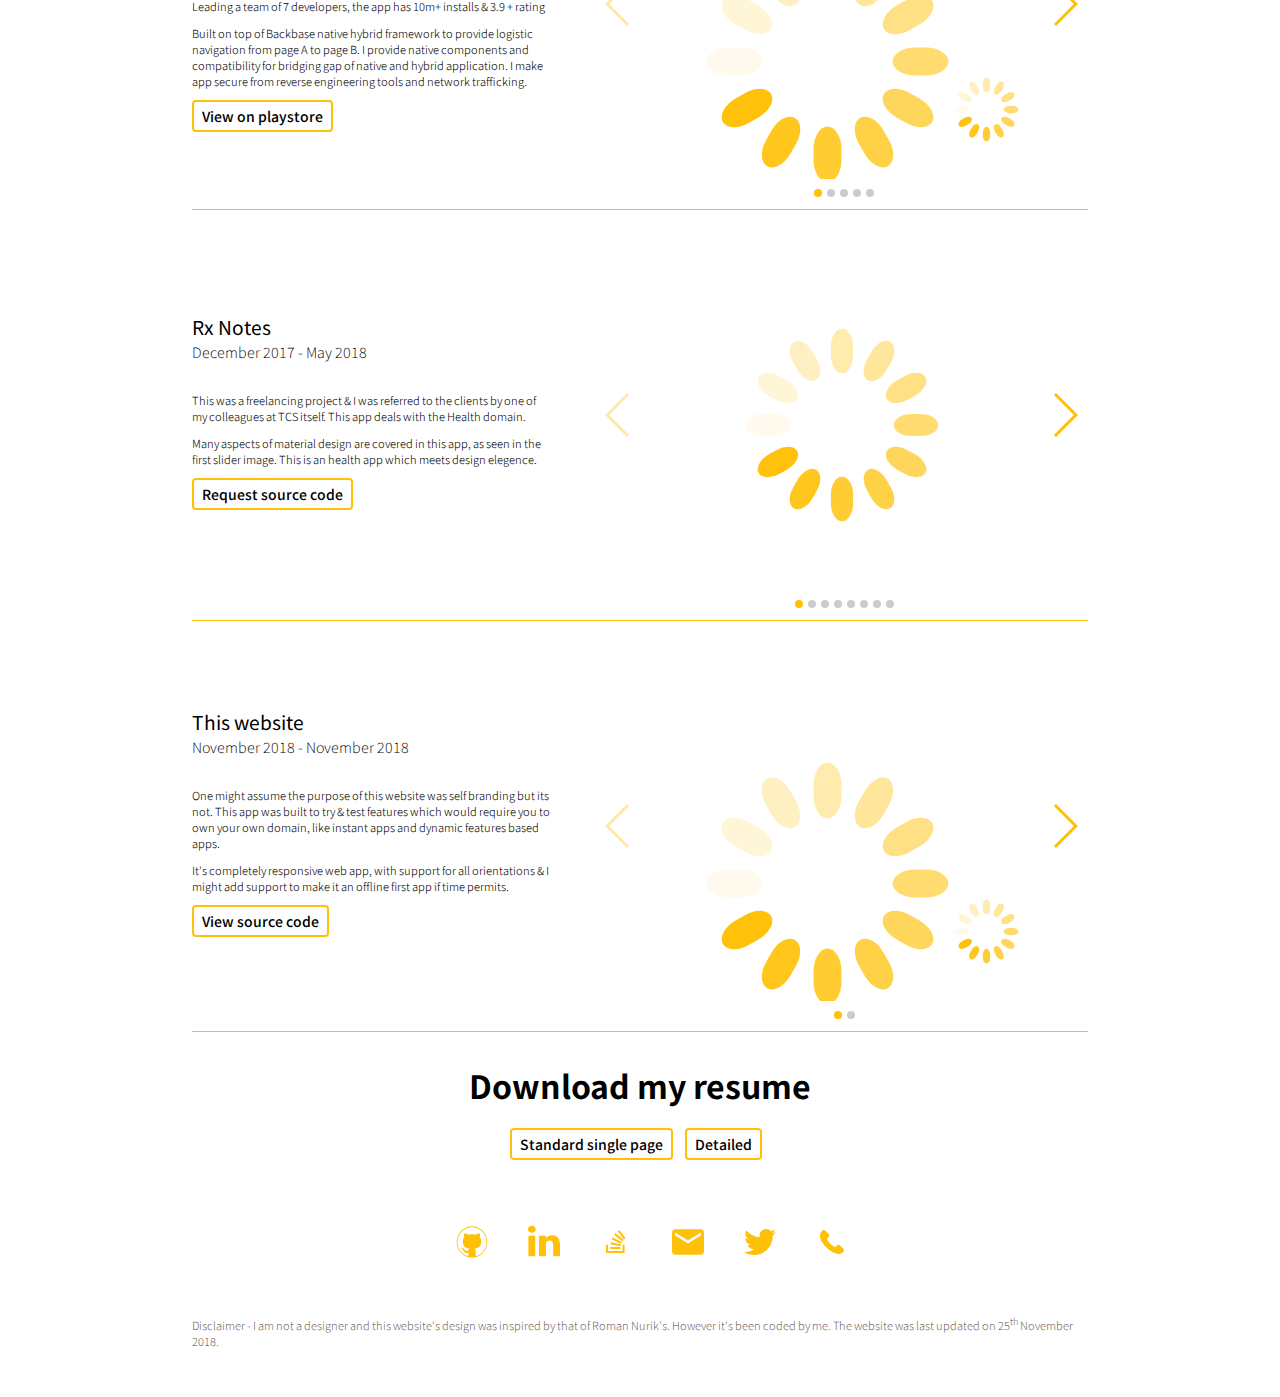
==== commit 76d81db2: "adding latest projects, minifying images" ====
--- a/WebContent/portfolio.html
+++ b/WebContent/portfolio.html
@@ -39,16 +39,96 @@
          <div class='marginTop'>
             <p class='fontPortfolio'>Development Portfolio</p>
             <br>
-            <div class='fontContent'>I am the next level full stack
-               developer, who has not only worked on frontend and backend but also
-               built mobile apps, hybrid applications and NoSql databases. My core
-               forte is building android apps, off lately using Kotlin. I do not
+            <div class='fontContent'>I am a developer with full stack experience. Android app development is my core forte 
+            	<span class='notImportant'>( off lately using kotlin )</span>,
+            	however, I have also worked on frontend and backend, hybrid applications and NoSql databases.  I do not
                limit myself to a language or platform. This page covers some of my
                recent work <span class='notImportant'>( past 2 years )</span>. Older work has been omitted as most of
                it was campaign driven <span class='notImportant'>( during the time of my digital marketing
                days )</span> and no longer active. However, those apps were definitely
                more aesthetically pleasing, compared to current data driven
-               functional apps.
+               functional apps. I have worked on Fintech, Banking, Marketing & Healthcare domains.
+            </div>
+         </div>
+         
+         <hr>
+         <div class='projectParent'>
+            <div class="projectDescription">
+               <div class="name fontHeading">Frollo</div>
+               <div class="time fontDescription">April 2019 - Present</div>
+               <div class="description fontContentSmall">
+                  <p>Acclaimed with multiple awards in Fintech domain, I have worked on this app as well as the SDK.
+                  </p>
+                  <p>I am also working on Volt Banks - Labs application which is currently under development. 
+                  Both the apps are completely written in Kotlin.
+                  </p>
+               </div>
+               <div class="links">
+                  <a target="_blank"
+                     href="https://play.google.com/store/apps/details?id=us.frollo.frollo.prod">
+                  View on playstore</a>
+               </div>
+            </div>
+            
+           <div class='projectImages'>
+               <div class="swiper-container sc5">
+                  <div class="swiper-wrapper">
+                     <div class="swiper-slide">
+                        <div class='centerImages'>
+                           <img src="images/loading.svg" data-src="images/appScreens/fp1.png" class='lazyload phoneOnlyAnimation'>
+                        </div>
+                        <!-- <div class='bottomText fontContentSmall'> Kartik is awesome Kartik is awesome 
+                           Kartik is awesome Kartik is awesome Kartik is awesome Kartik is awesome 
+                           Kartik is awesome Kartik is awesome  </div> -->
+                     </div>
+                     <div class="swiper-slide">
+                        <div class='centerImages'>
+                           <img src="images/loading.svg" data-src="images/appScreens/fp2.png" class='lazyload phoneOnly'>
+                        </div>
+                        <!-- <div class='bottomText fontContentSmall'> Kartik is awesome Kartik is awesome 
+                           Kartik is awesome Kartik is awesome Kartik is awesome Kartik is awesome 
+                           Kartik is awesome Kartik is awesome  </div> -->
+                     </div>
+                     <div class="swiper-slide">
+                        <div class='centerImages'>
+                           <img src="images/loading.svg" data-src="images/appScreens/fp3.png" class='lazyload phoneOnly'>
+                        </div>
+                        <!-- <div class='bottomText fontContentSmall'> Kartik is awesome Kartik is awesome 
+                           Kartik is awesome Kartik is awesome Kartik is awesome Kartik is awesome 
+                           Kartik is awesome Kartik is awesome  </div> -->
+                     </div>
+                     <div class="swiper-slide">
+                        <div class='centerImages'>
+                           <img src="images/loading.svg" data-src="images/appScreens/fp4.png" class='lazyload phoneOnly'>
+                        </div>
+                        <!-- <div class='bottomText fontContentSmall'> Kartik is awesome Kartik is awesome 
+                           Kartik is awesome Kartik is awesome Kartik is awesome Kartik is awesome 
+                           Kartik is awesome Kartik is awesome  </div> -->
+                     </div>
+                  </div>
+                  <div class="swiper-button-next snext5"></div>
+                  <div class="swiper-button-prev sprev5"></div>
+               </div>
+               <div class="swiper-pagination sp5"></div>
+            </div>
+         </div>
+         <hr>
+        
+         <div class='projectParent'>
+            <div class="projectDescription">
+               <div class="name fontHeading">Telstra 24x7 App</div>
+               <div class="time fontDescription">Jan 2019 - Apr 2019</div>
+               <div class="description fontContentSmall">
+                  <p>Unfortunately a short lived one. I was contracting for Telstra for 3 months when I came here in Sydney.
+                  </p>
+                  <p>Managed their in chat app feature, worked on redesigning the parts of the app. Followed TDD and agile in this app.
+                  </p>
+               </div>
+               <div class="links">
+                  <a target="_blank"
+                     href="https://play.google.com/store/apps/details?id=com.telstra.mobile.android.mytelstra">
+                  View on playstore</a>
+               </div>
             </div>
          </div>
          <hr>
@@ -75,6 +155,12 @@
                      href="mailto:kartik.isworking@gmail.com">Request source code</a>
                </div>
             </div>
+            
+            
+            
+            
+            
+            
             <div class='projectImages'>
                <div class="swiper-container sc2">
                   <div class="swiper-wrapper">
@@ -235,41 +321,26 @@
                         <div class='centerImages'>
                            <img src="images/loading.svg" data-src="images/appScreens/yp6.png" class='lazyload phoneOnly'>
                         </div>
-                        <!-- <div class='bottomText fontContentSmall'> Kartik is awesome Kartik is awesome 
-                           Kartik is awesome Kartik is awesome Kartik is awesome Kartik is awesome 
-                           Kartik is awesome Kartik is awesome  </div> -->
                      </div>
                      <div class="swiper-slide">
                         <div class='centerImages'>
                            <img src="images/loading.svg" data-src="images/appScreens/yp5.png" class='lazyload phoneOnly'>
                         </div>
-                        <!-- <div class='bottomText fontContentSmall'> Kartik is awesome Kartik is awesome 
-                           Kartik is awesome Kartik is awesome Kartik is awesome Kartik is awesome 
-                           Kartik is awesome Kartik is awesome  </div> -->
                      </div>
                      <div class="swiper-slide">
                         <div class='centerImages'>
                            <img src="images/loading.svg" data-src="images/appScreens/yp7.png" class='lazyload phoneOnly'>
                         </div>
-                        <!-- <div class='bottomText fontContentSmall'> Kartik is awesome Kartik is awesome 
-                           Kartik is awesome Kartik is awesome Kartik is awesome Kartik is awesome 
-                           Kartik is awesome Kartik is awesome  </div> -->
                      </div>
                      <div class="swiper-slide">
                         <div class='centerImages'>
                            <img src="images/loading.svg" data-src="images/appScreens/yp1.png" class='lazyload phoneOnly'>
                         </div>
-                        <!-- <div class='bottomText fontContentSmall'> Kartik is awesome Kartik is awesome 
-                           Kartik is awesome Kartik is awesome Kartik is awesome Kartik is awesome 
-                           Kartik is awesome Kartik is awesome  </div> -->
                      </div>
                      <div class="swiper-slide">
                         <div class='centerImages'>
                            <img src="images/loading.svg" data-src="images/appScreens/yp2.png" class='lazyload phoneOnly'>
                         </div>
-                        <!-- <div class='bottomText fontContentSmall'> Kartik is awesome Kartik is awesome 
-                           Kartik is awesome Kartik is awesome Kartik is awesome Kartik is awesome 
-                           Kartik is awesome Kartik is awesome  </div> -->
                      </div>
                   </div>
                   <div class="swiper-button-next snext4"></div>
@@ -428,6 +499,22 @@
       	},
       });
       
+      var mySwiper = new Swiper('.sc5', {
+        	init : true,
+        	direction : 'horizontal', // or 'vertical'
+        	touchEventsTarget : 'container',
+        	initialSlide : 0,
+        	speed : 300,
+        	preventInteractionOnTransition : false,
+        	navigation : {
+        		nextEl : '.snext5',
+        		prevEl : '.sprev5',
+        	},
+        	pagination : {
+        		el : '.sp5',
+        	},
+        });
+      
       var gotoLanding=function(){
     	  /* if(window.location.hostname=='localhost'){
     		  window.location.assign('/index.html')
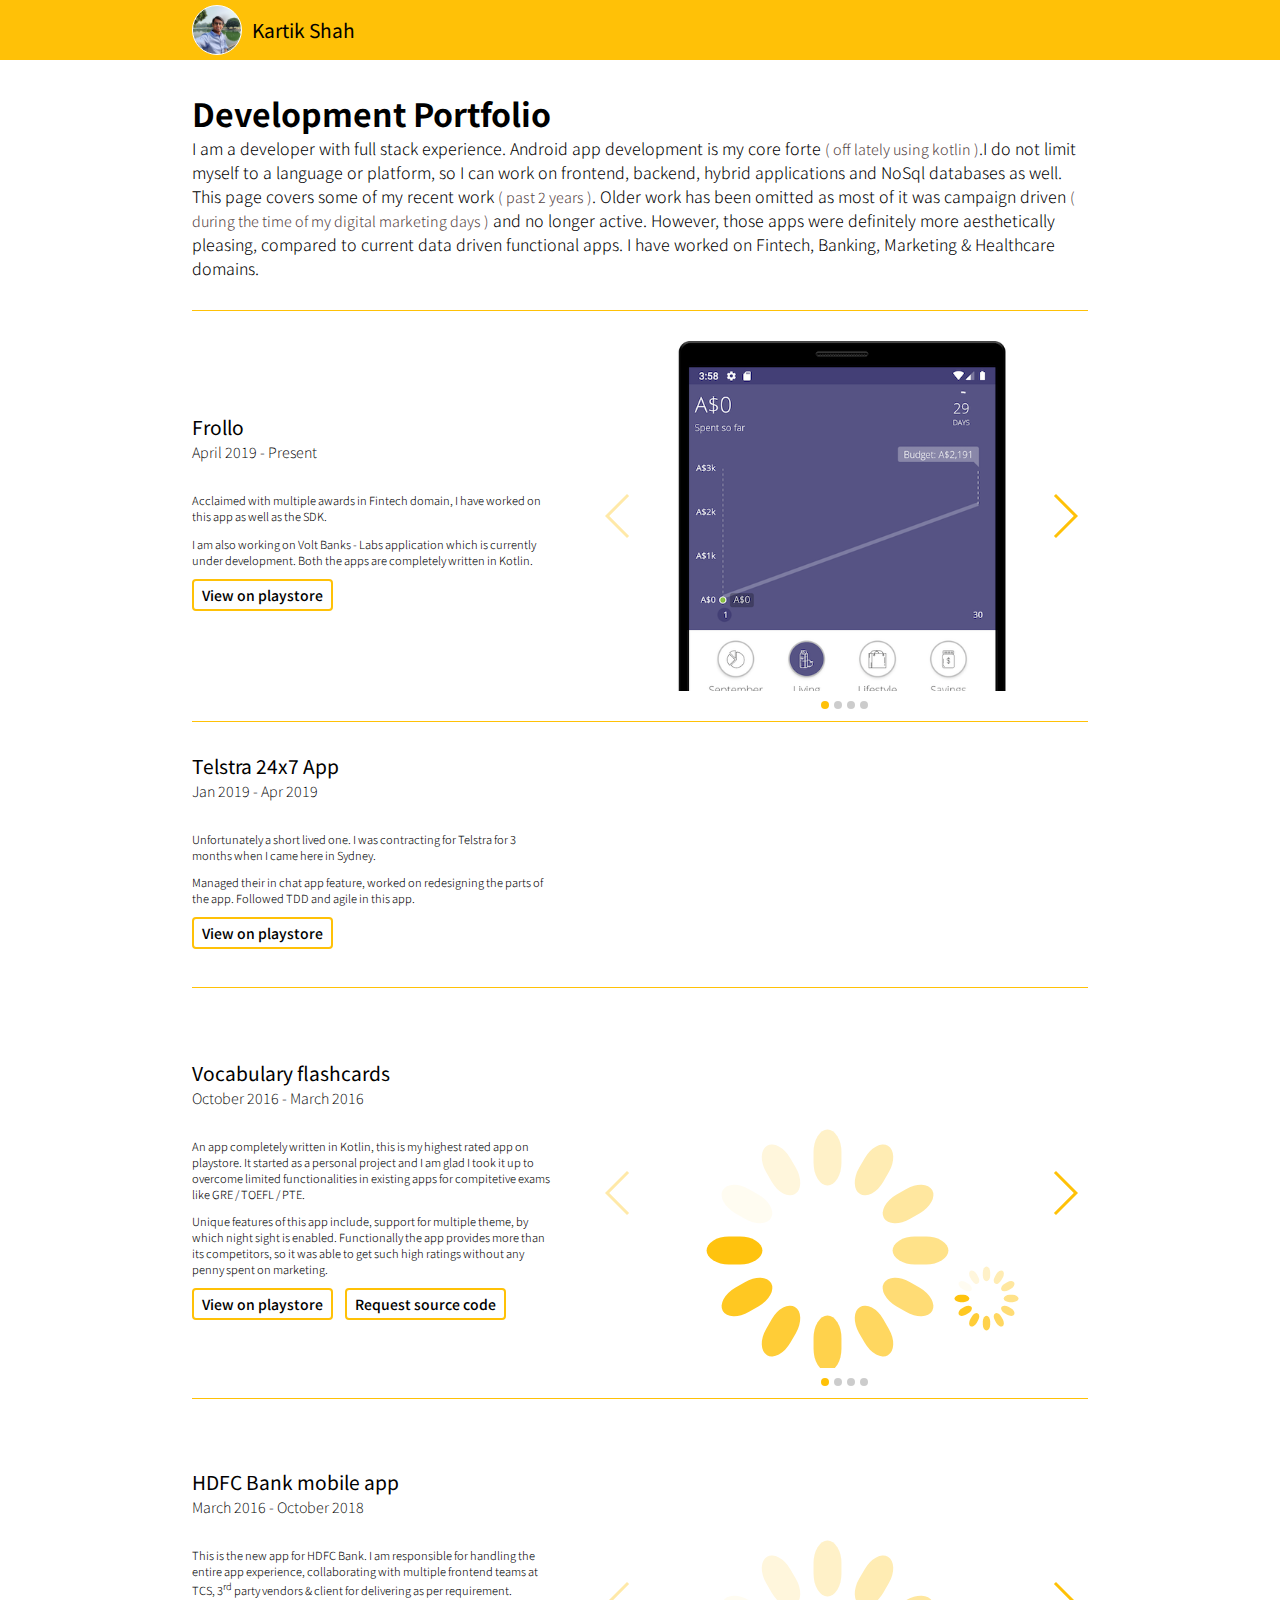
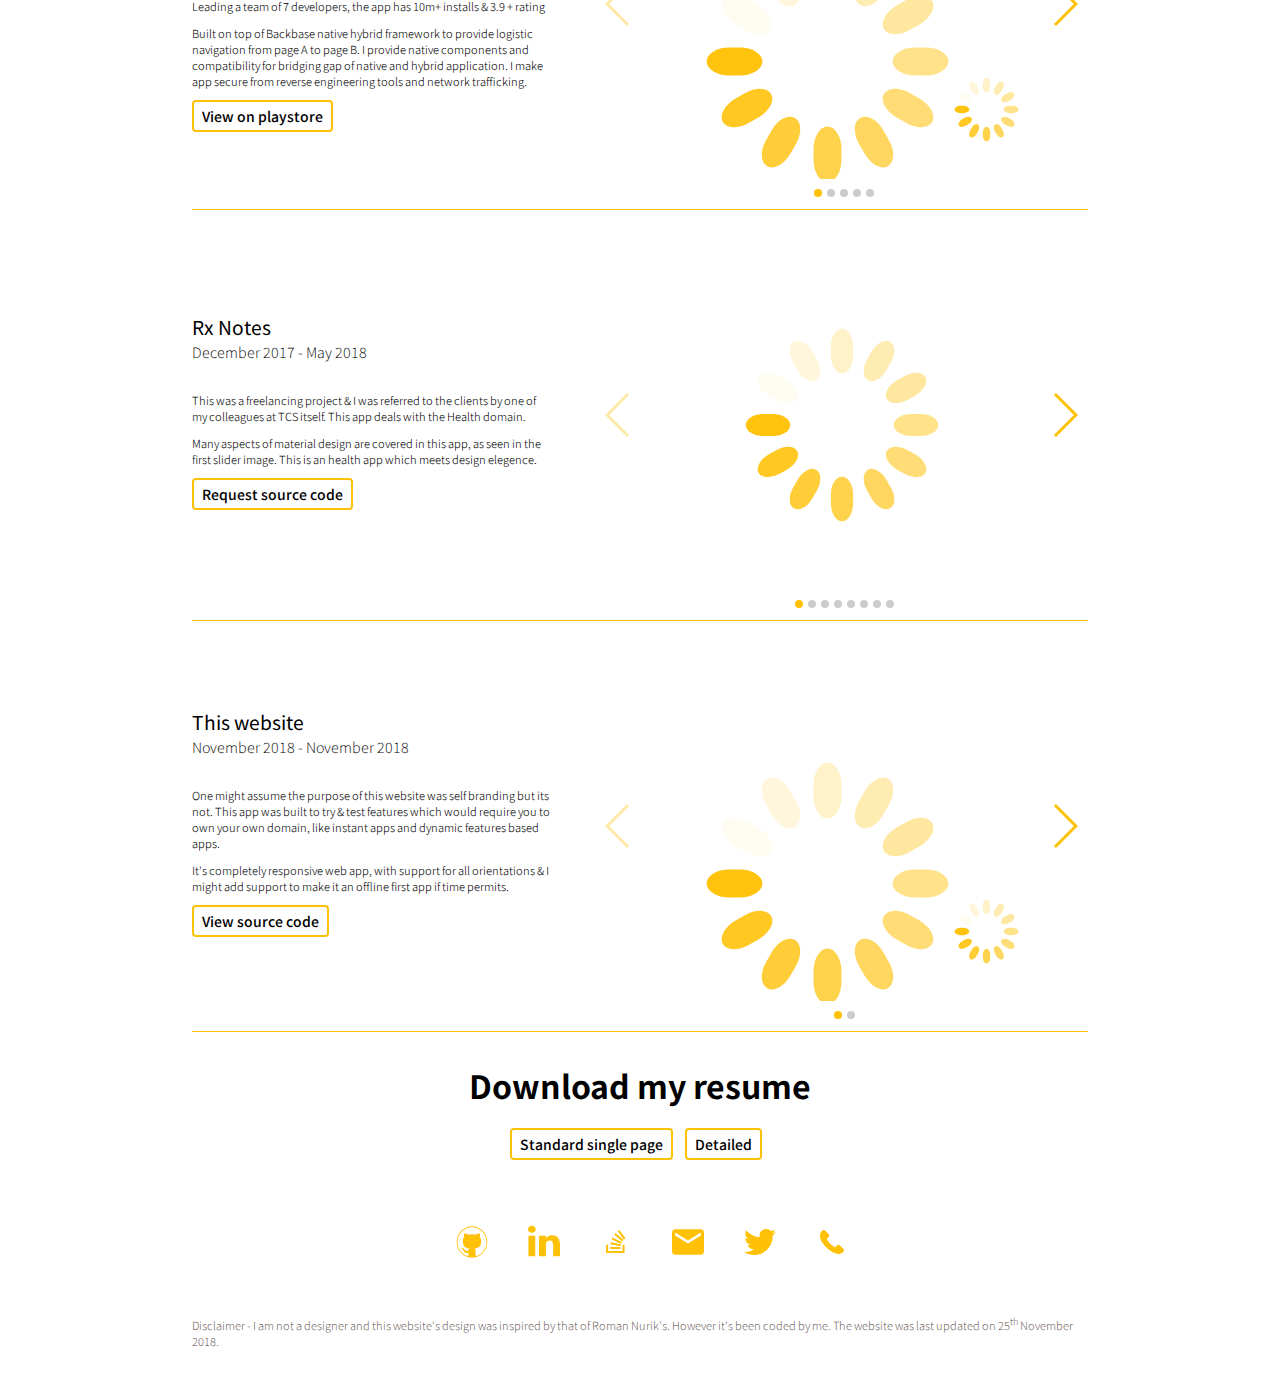
==== commit 4154290b: "updating description" ====
--- a/WebContent/portfolio.html
+++ b/WebContent/portfolio.html
@@ -40,9 +40,9 @@
             <p class='fontPortfolio'>Development Portfolio</p>
             <br>
             <div class='fontContent'>I am a developer with full stack experience. Android app development is my core forte 
-            	<span class='notImportant'>( off lately using kotlin )</span>,
-            	however, I have also worked on frontend and backend, hybrid applications and NoSql databases.  I do not
-               limit myself to a language or platform. This page covers some of my
+            	<span class='notImportant'>( off lately using kotlin )</span>.I do not
+               limit myself to a language or platform, so I can work on frontend, backend, hybrid applications and NoSql databases as well. 
+               This page covers some of my
                recent work <span class='notImportant'>( past 2 years )</span>. Older work has been omitted as most of
                it was campaign driven <span class='notImportant'>( during the time of my digital marketing
                days )</span> and no longer active. However, those apps were definitely
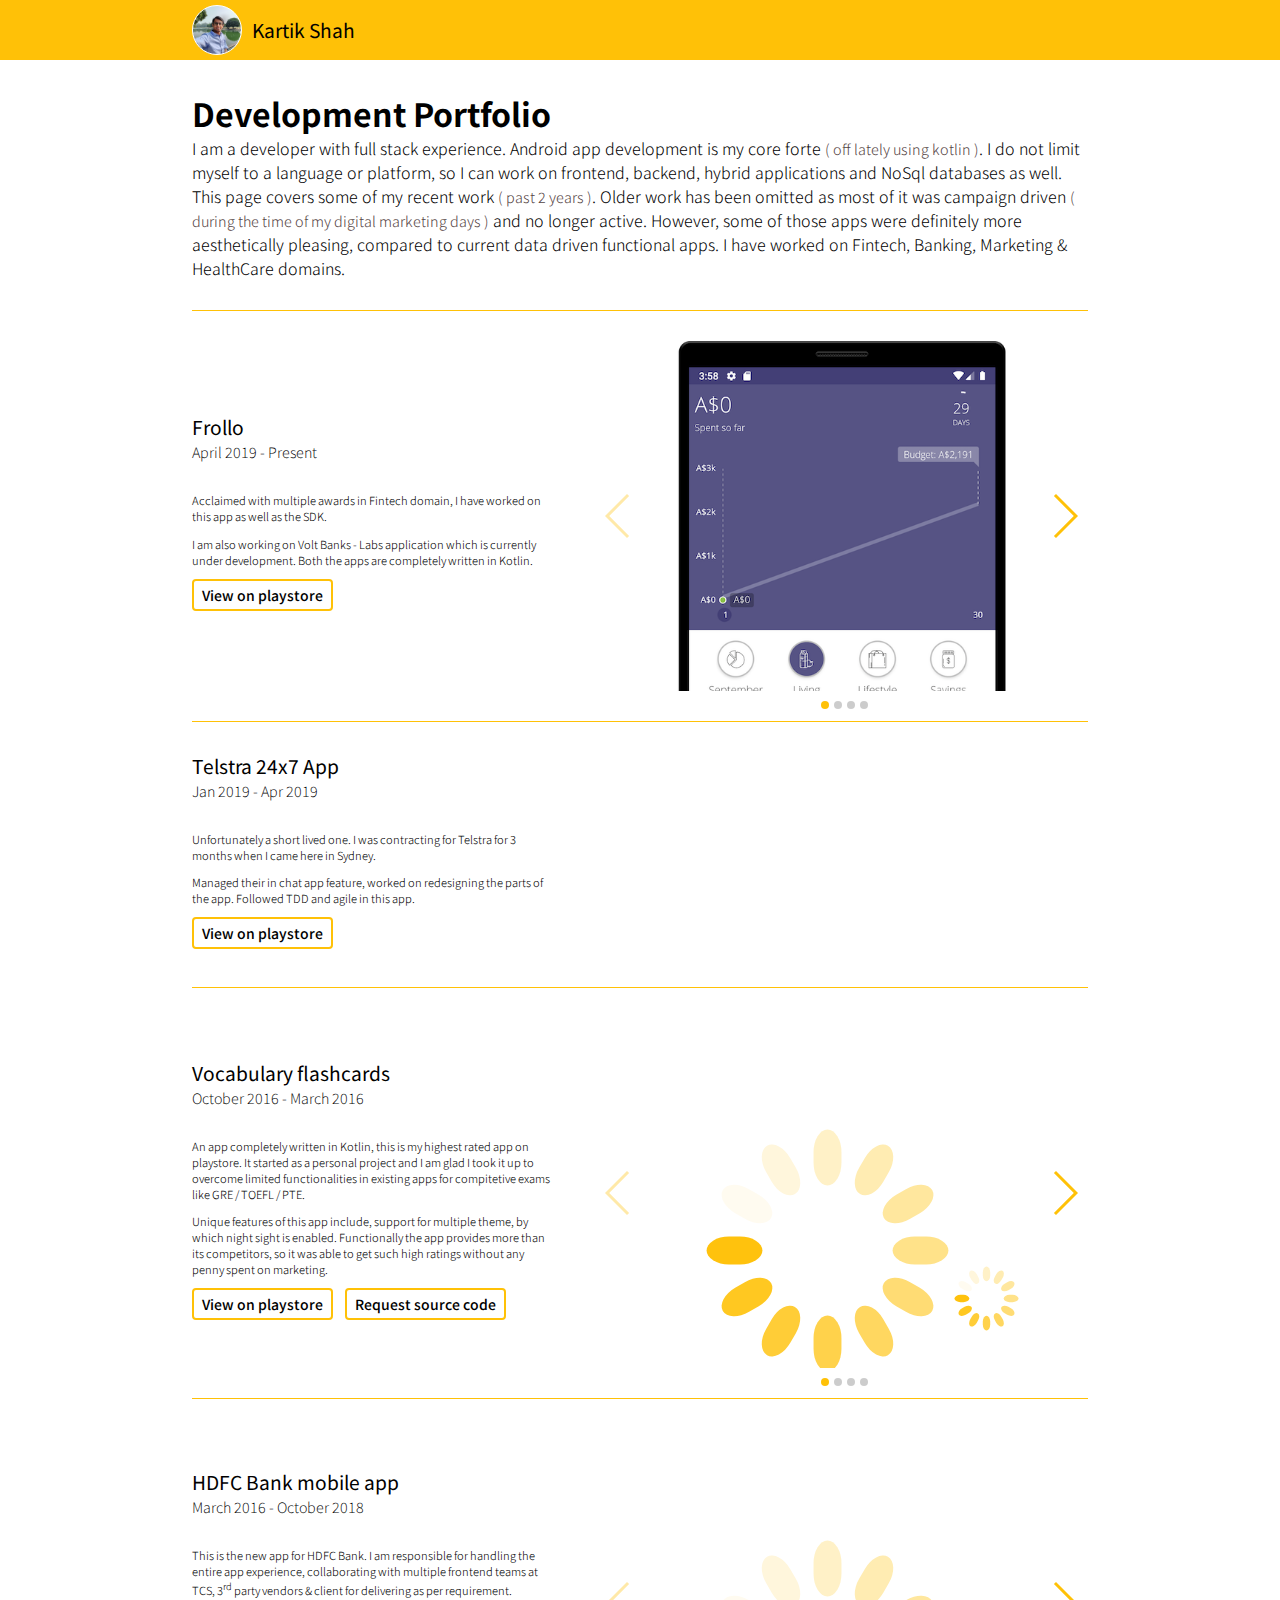
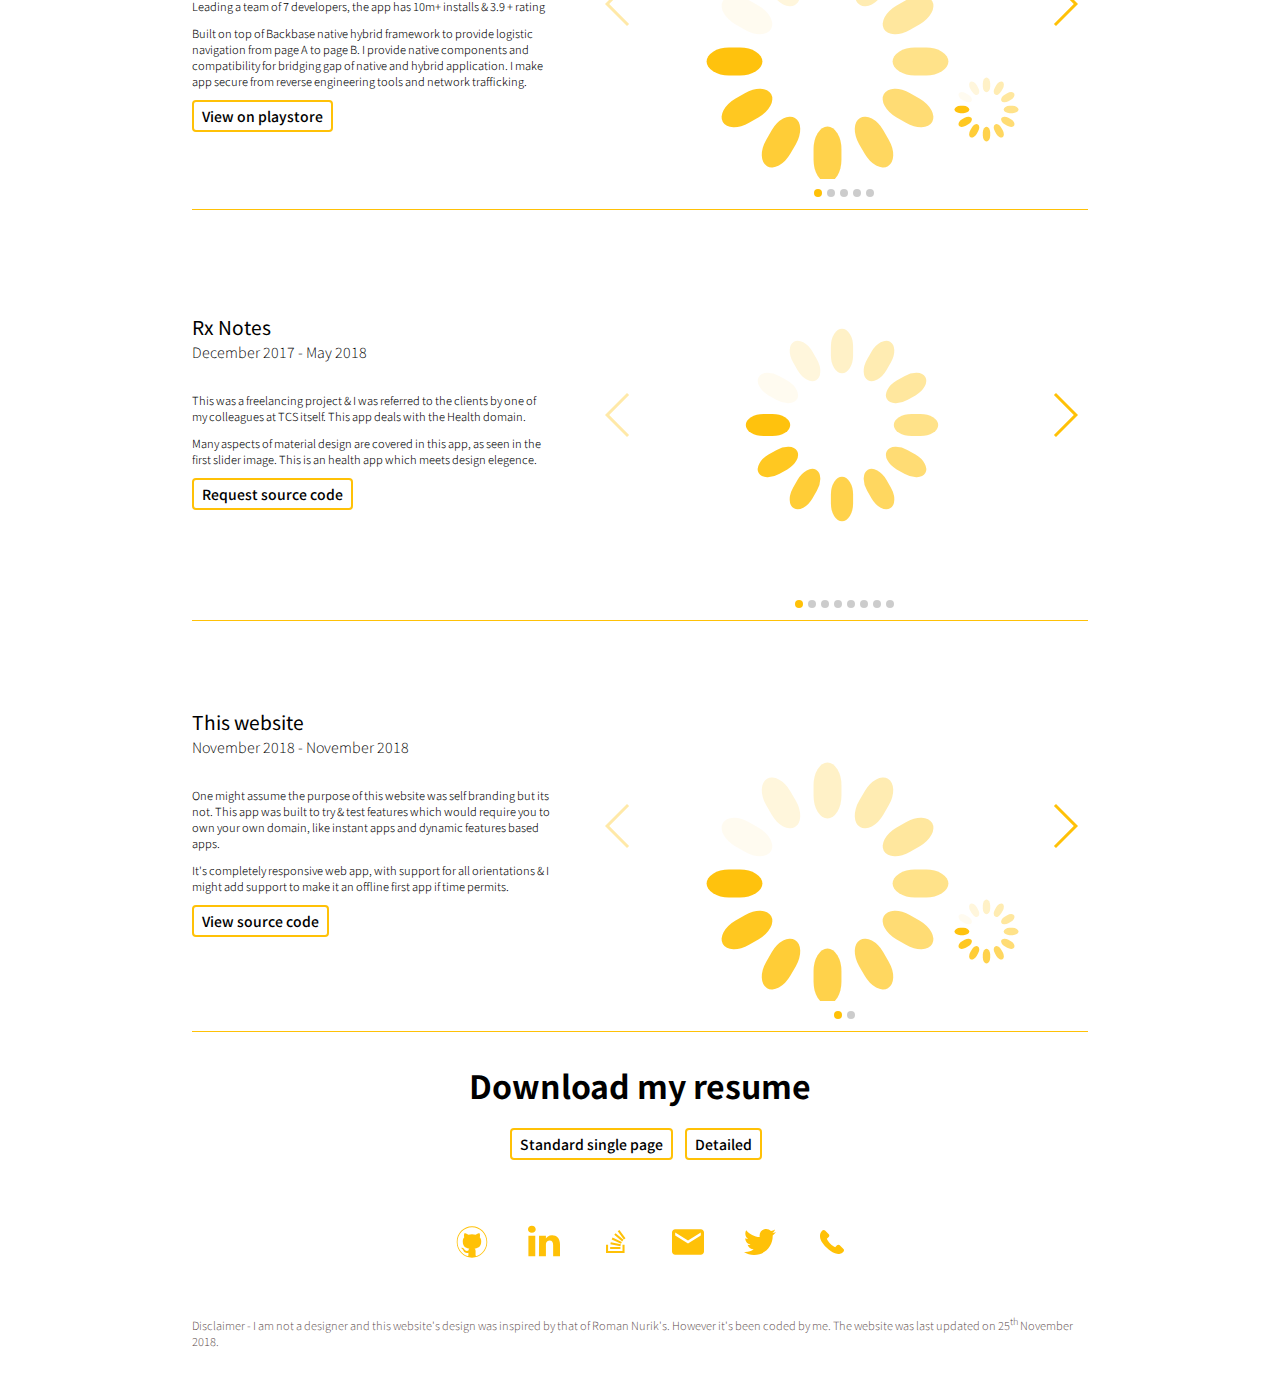
==== commit 50bf4012: "updating description" ====
--- a/WebContent/portfolio.html
+++ b/WebContent/portfolio.html
@@ -40,14 +40,14 @@
             <p class='fontPortfolio'>Development Portfolio</p>
             <br>
             <div class='fontContent'>I am a developer with full stack experience. Android app development is my core forte 
-            	<span class='notImportant'>( off lately using kotlin )</span>.I do not
+            	<span class='notImportant'>( off lately using kotlin )</span>. I do not
                limit myself to a language or platform, so I can work on frontend, backend, hybrid applications and NoSql databases as well. 
                This page covers some of my
                recent work <span class='notImportant'>( past 2 years )</span>. Older work has been omitted as most of
                it was campaign driven <span class='notImportant'>( during the time of my digital marketing
-               days )</span> and no longer active. However, those apps were definitely
+               days )</span> and no longer active. However, some of those apps were definitely
                more aesthetically pleasing, compared to current data driven
-               functional apps. I have worked on Fintech, Banking, Marketing & Healthcare domains.
+               functional apps. I have worked on Fintech, Banking, Marketing & HealthCare domains.
             </div>
          </div>
          
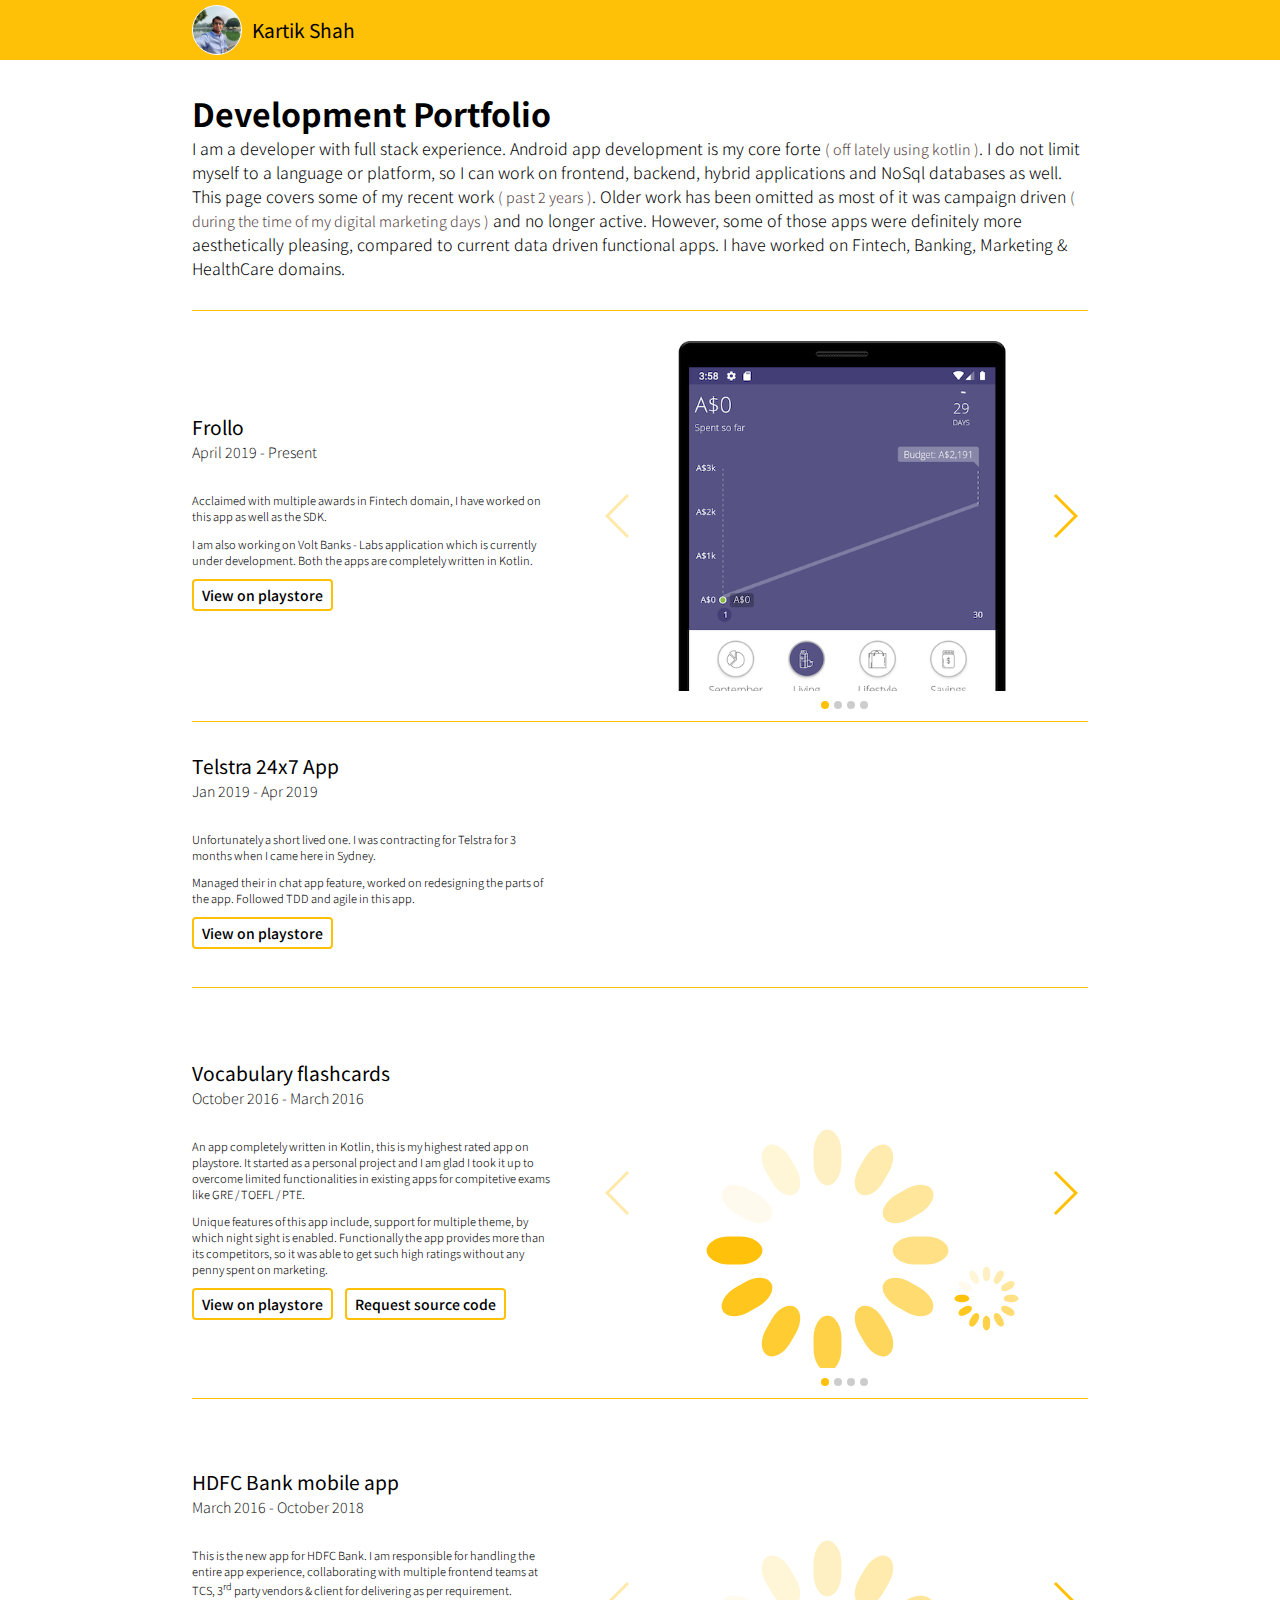
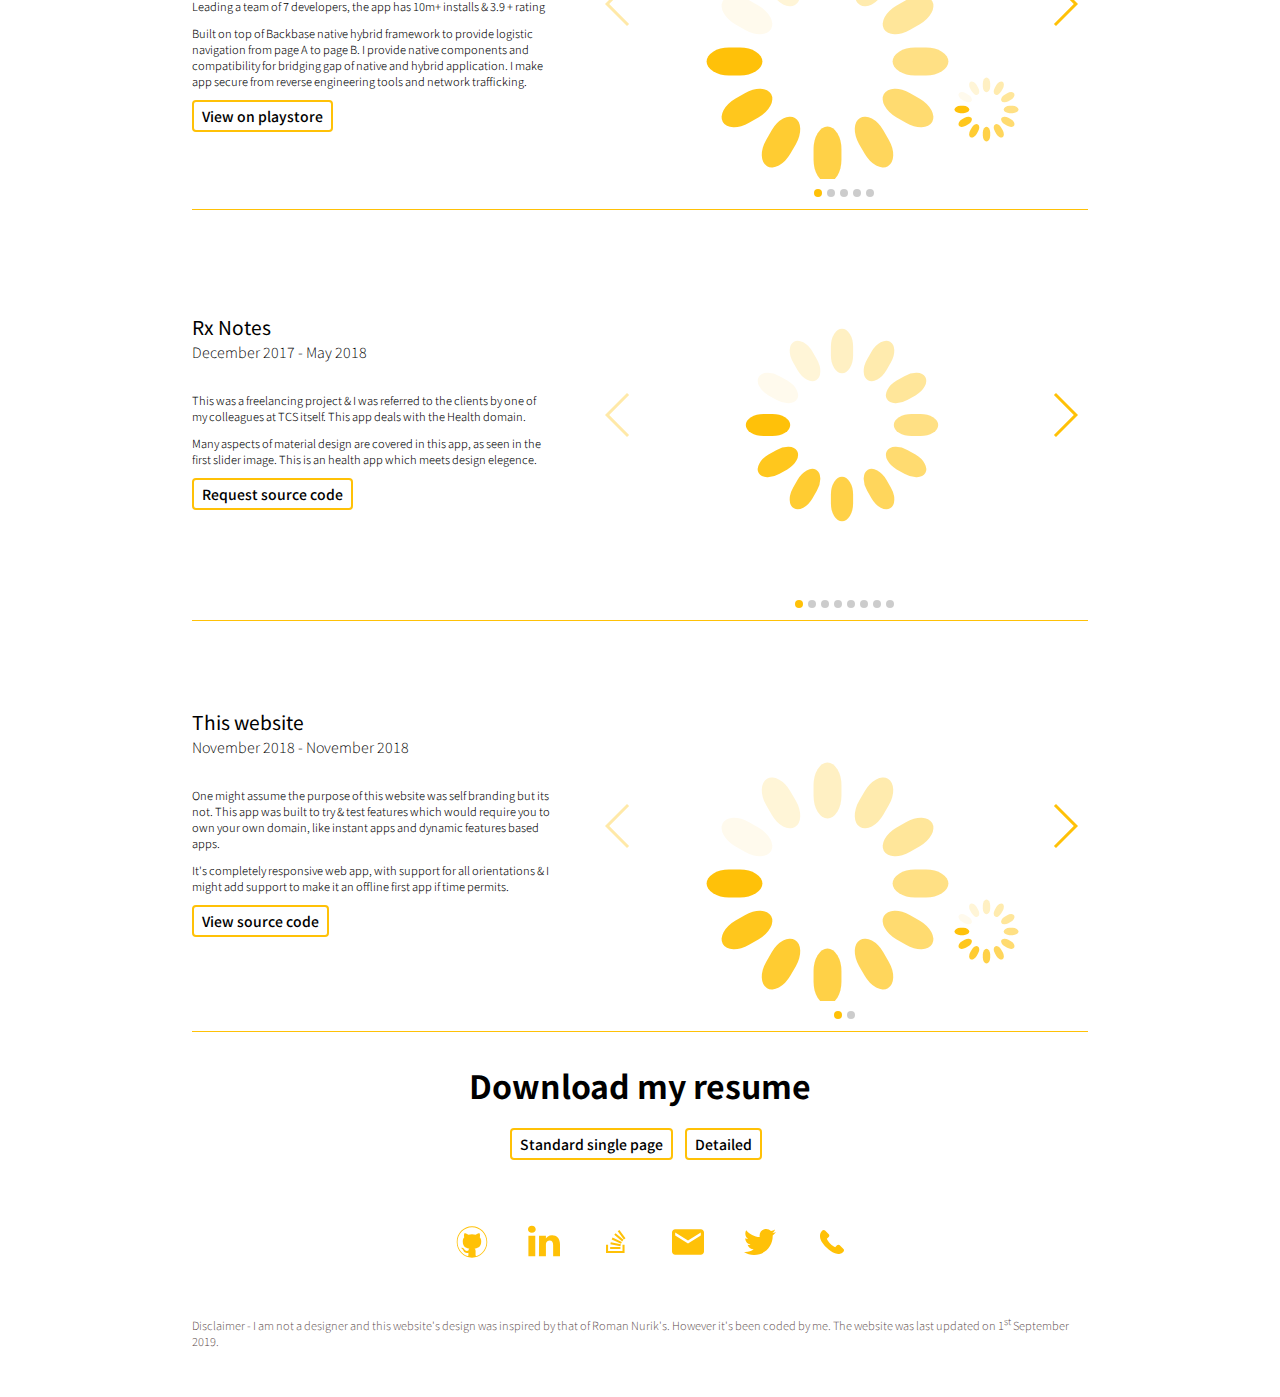
==== commit 992f6f4e: "updating resume" ====
--- a/WebContent/portfolio.html
+++ b/WebContent/portfolio.html
@@ -423,7 +423,7 @@
          <div class='fontDisclaimer'>
             Disclaimer - I am not a designer and this website's design was
             inspired by that of Roman Nurik's. However it's been coded by me. The
-            website was last updated on 25<sup>th</sup> November 2018.
+            website was last updated on 1<sup>st</sup> September 2019.
          </div>
          <br> <br>
       </div>
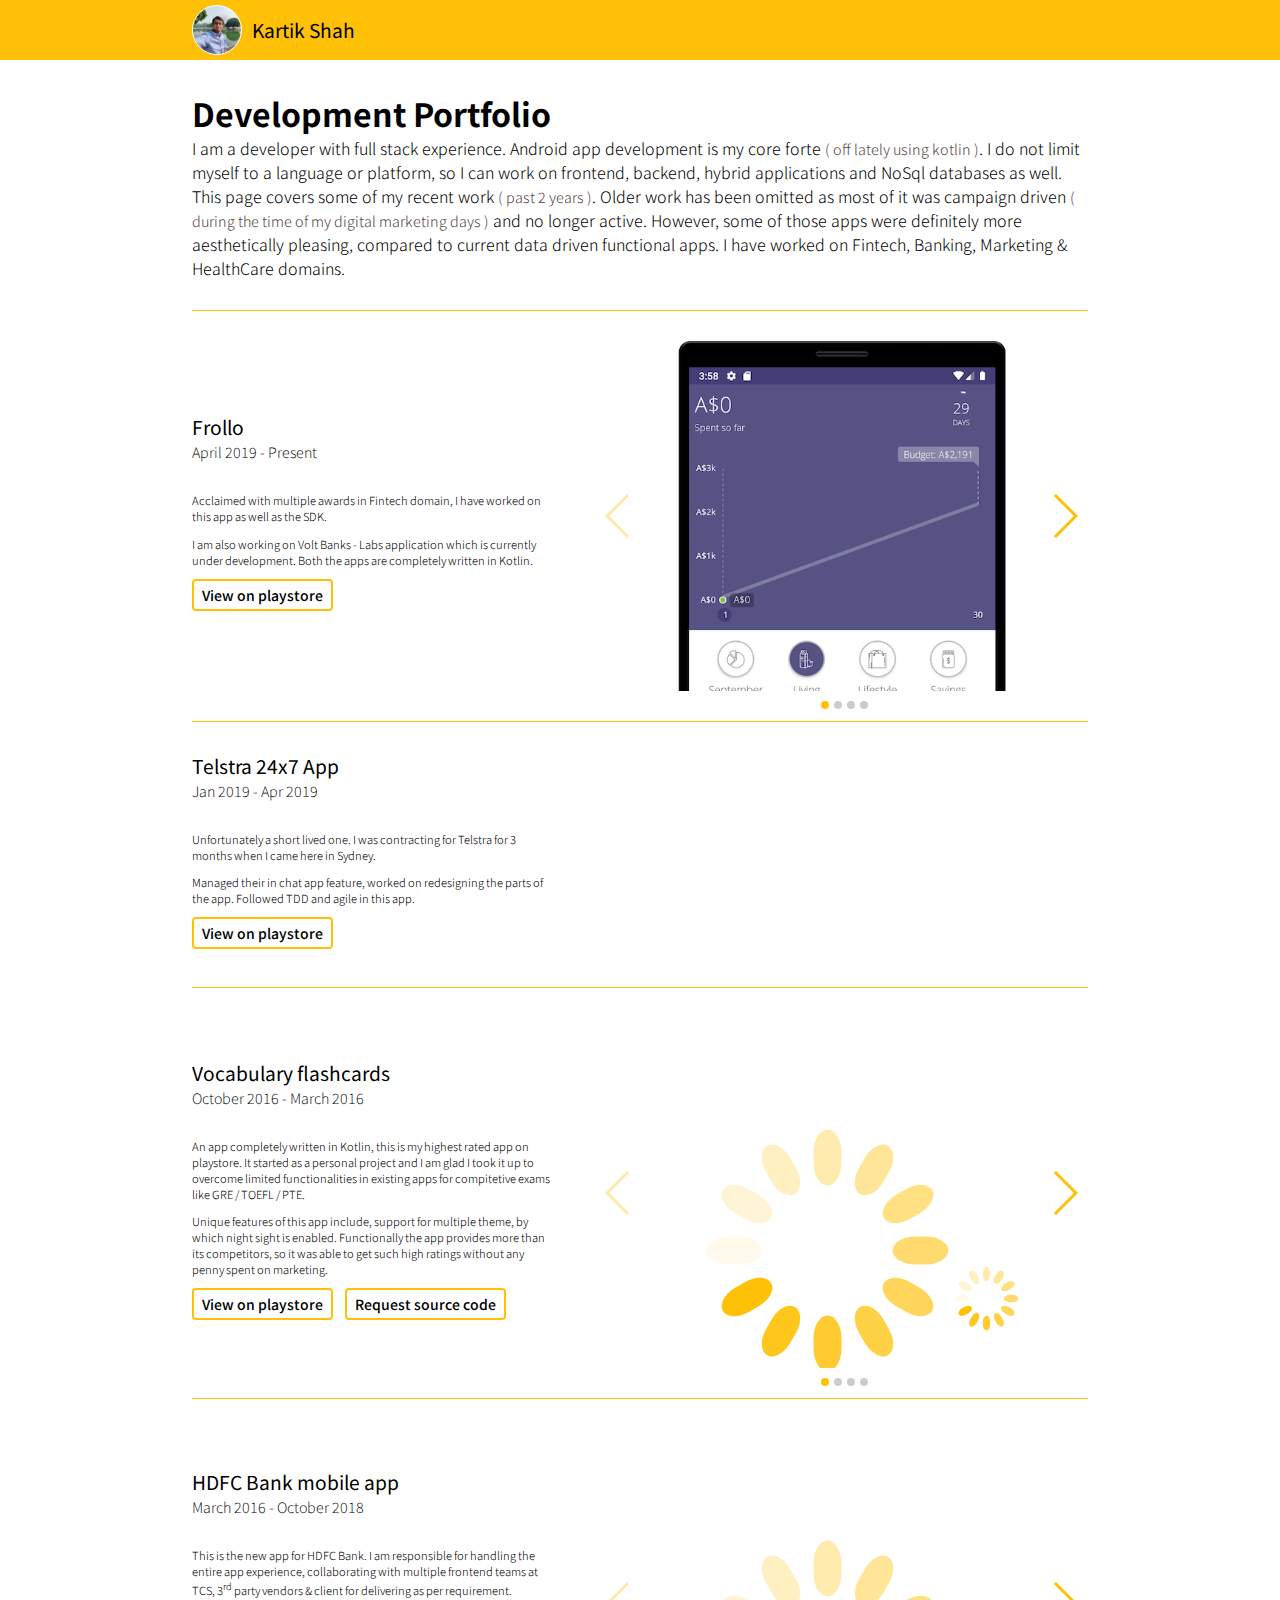
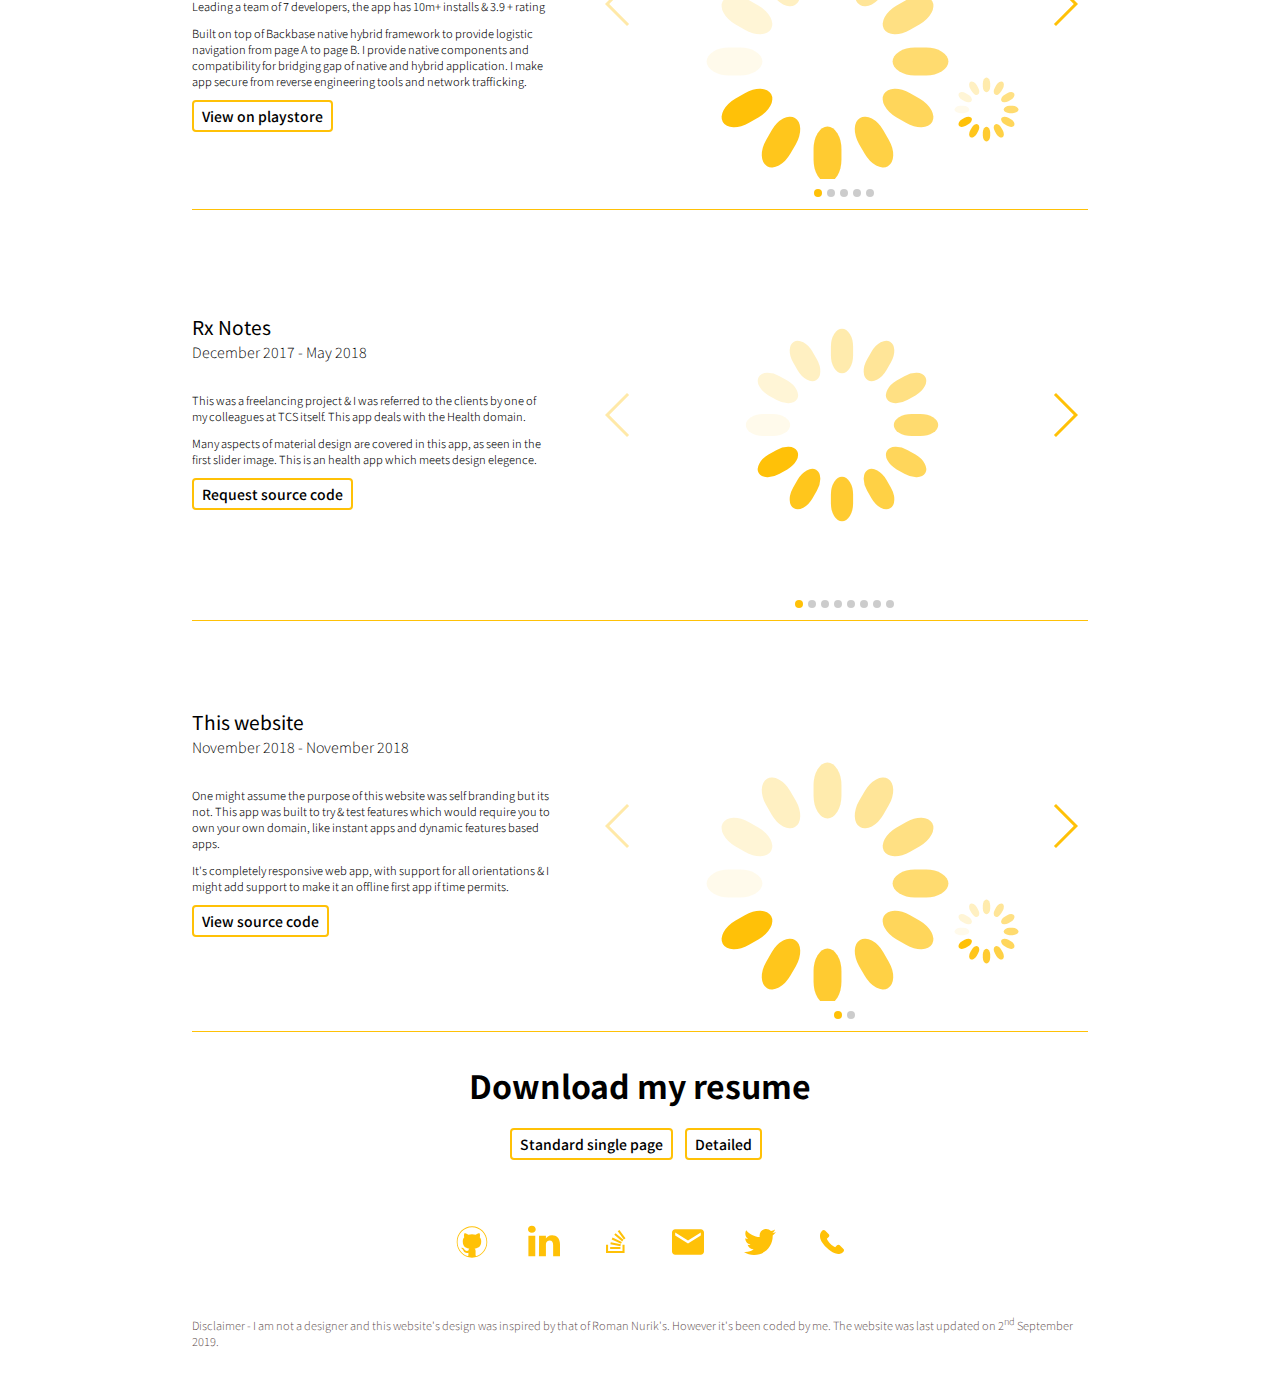
==== commit 3b3143f1: "latest changes in resume adn word file" ====
--- a/WebContent/portfolio.html
+++ b/WebContent/portfolio.html
@@ -423,7 +423,7 @@
          <div class='fontDisclaimer'>
             Disclaimer - I am not a designer and this website's design was
             inspired by that of Roman Nurik's. However it's been coded by me. The
-            website was last updated on 1<sup>st</sup> September 2019.
+            website was last updated on 2<sup>nd</sup> September 2019.
          </div>
          <br> <br>
       </div>
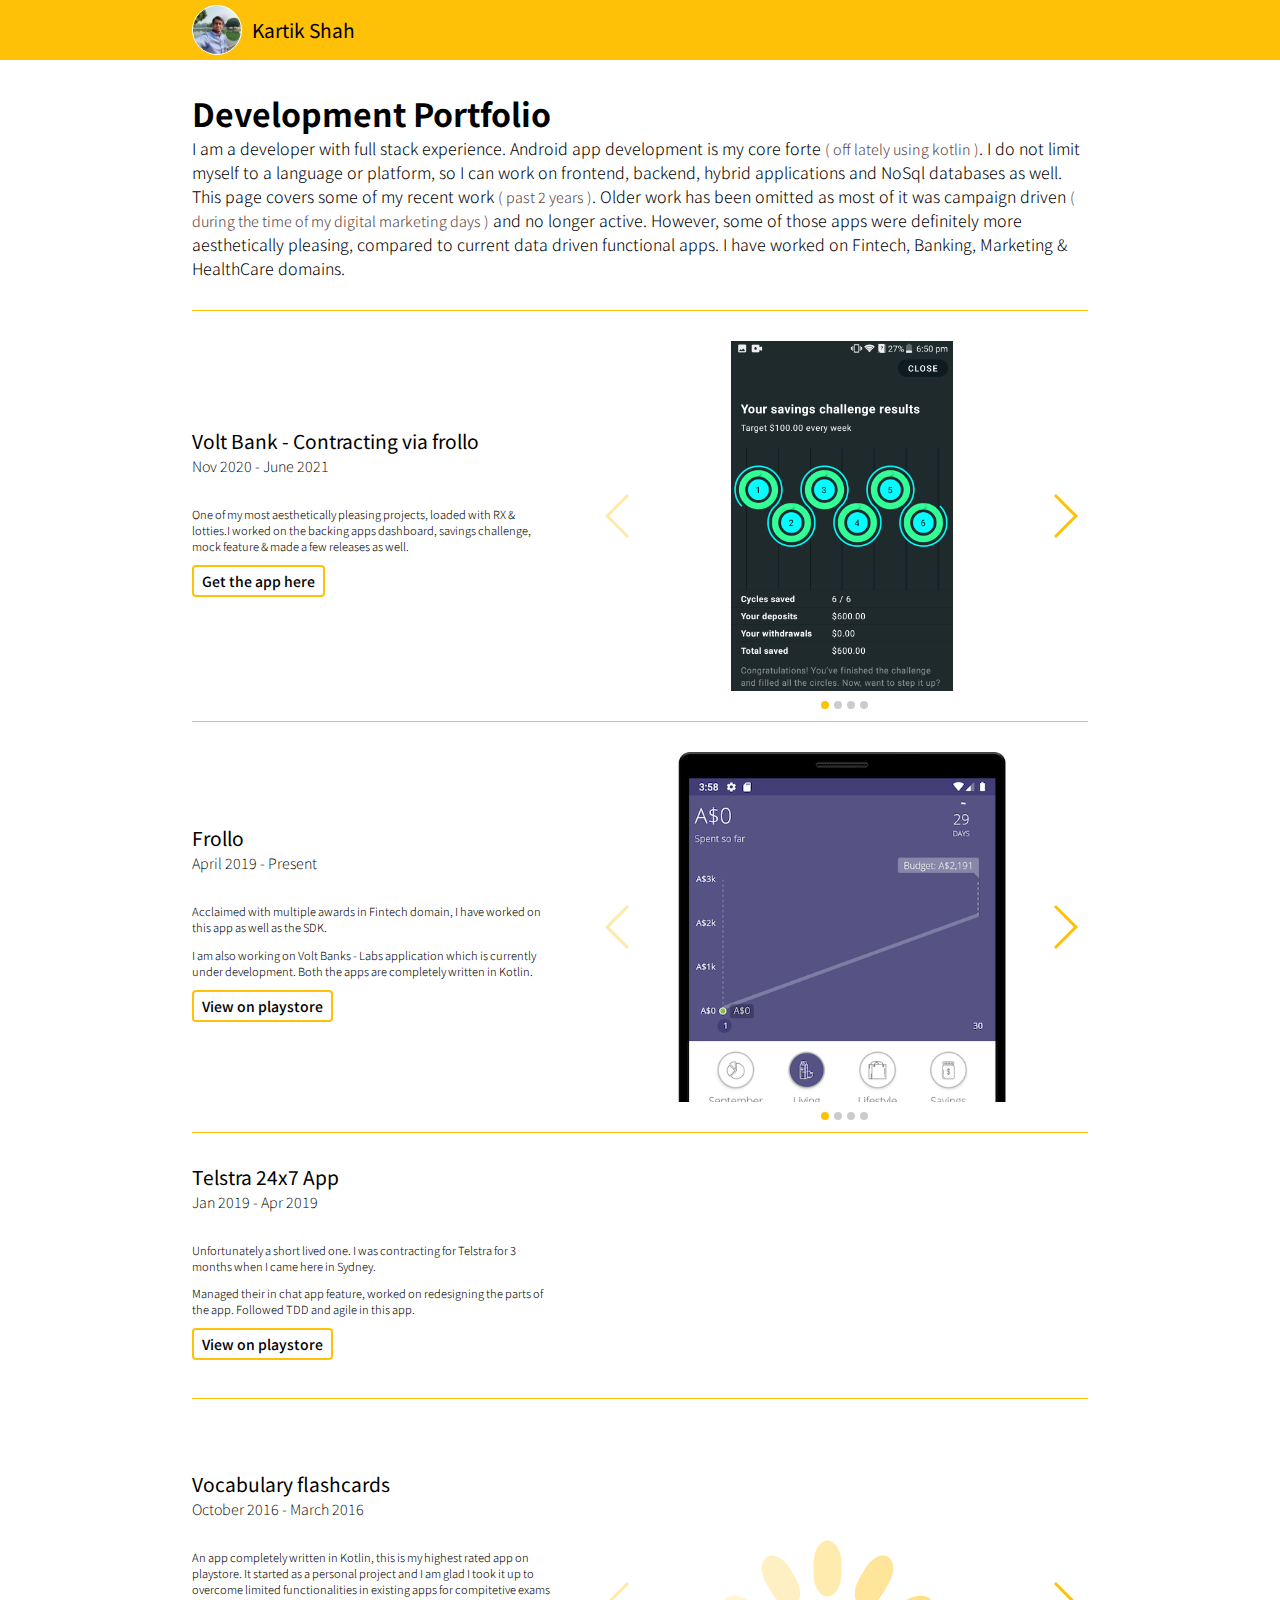
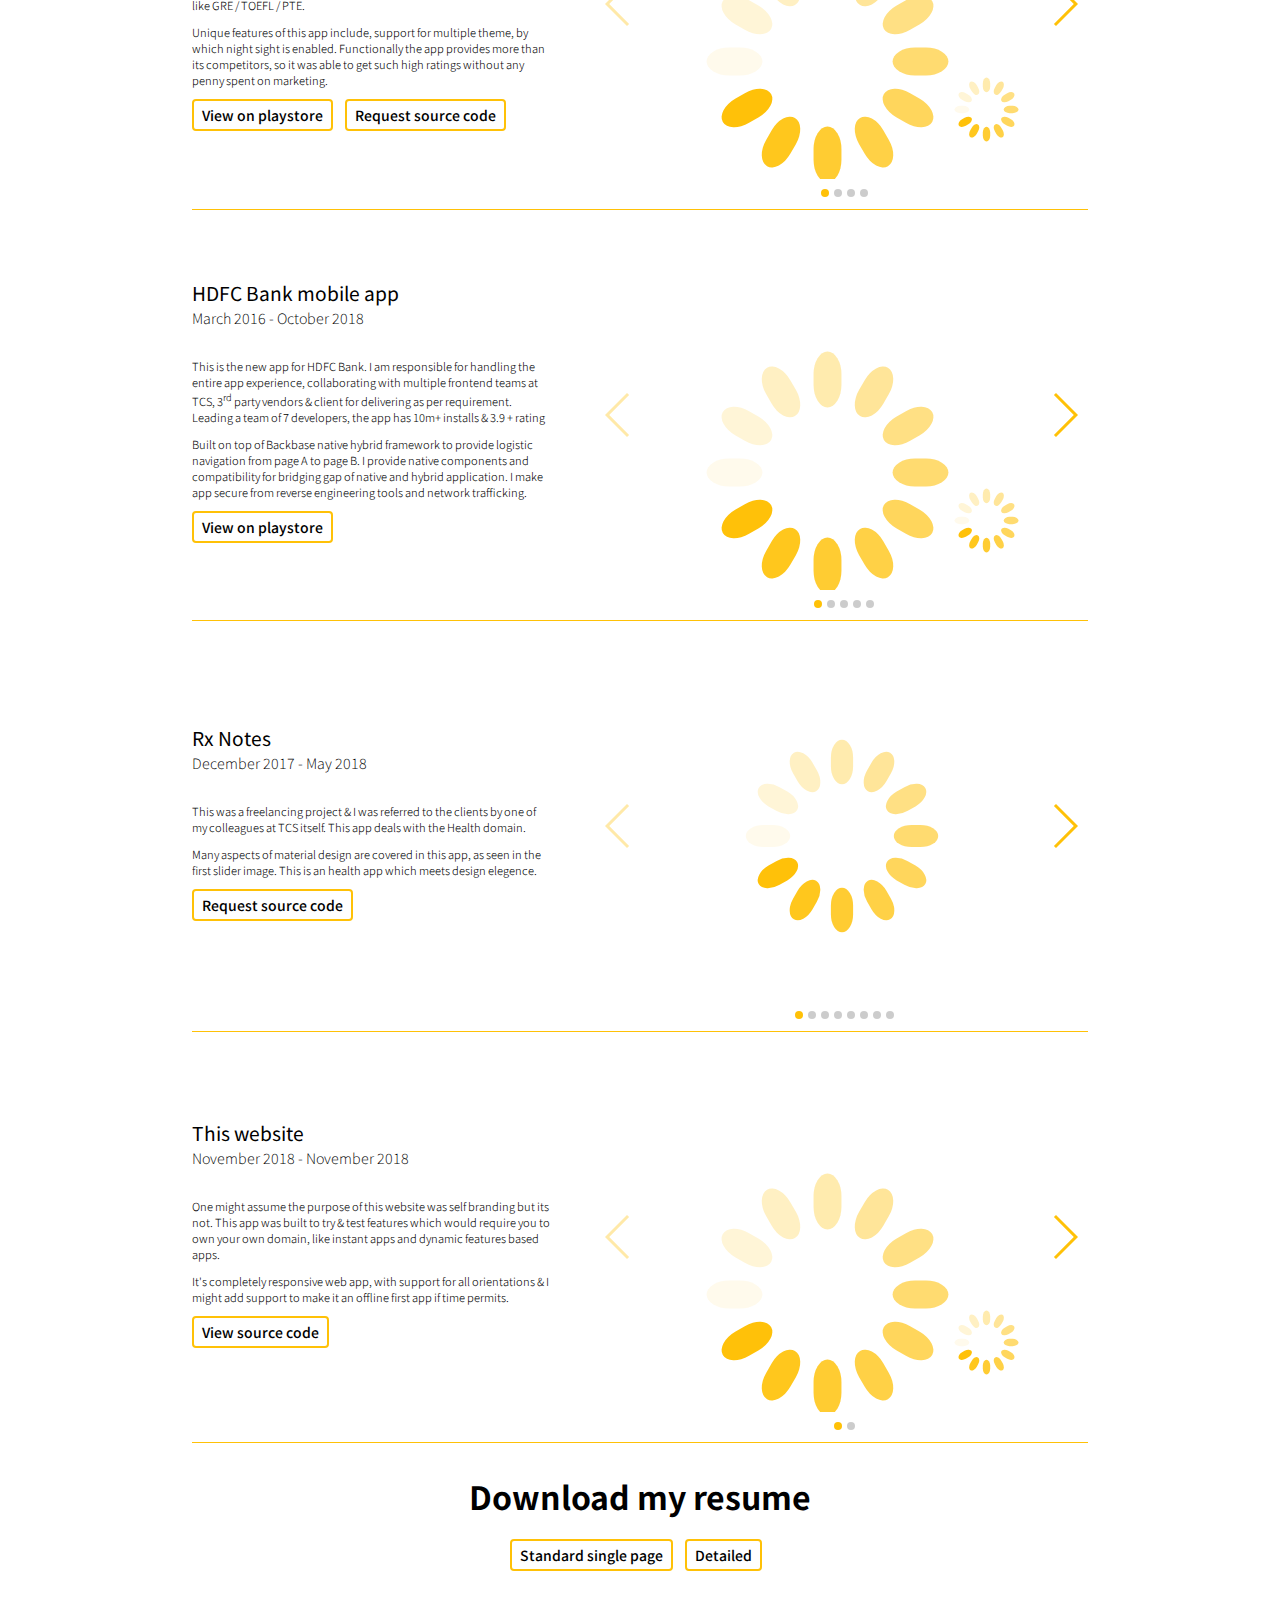
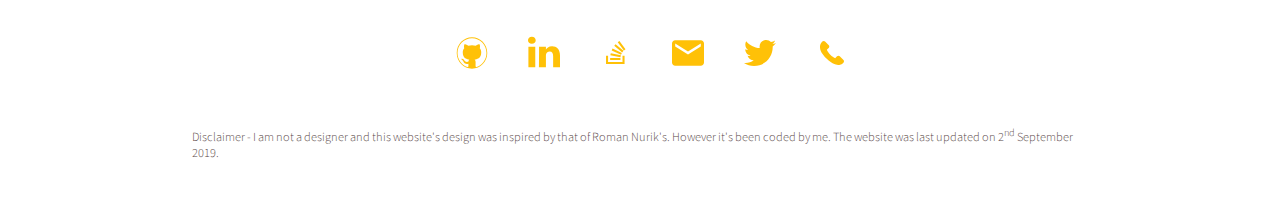
==== commit 2733e4a9: "added volt bank project screens" ====
--- a/WebContent/portfolio.html
+++ b/WebContent/portfolio.html
@@ -52,6 +52,55 @@
          </div>
          
          <hr>
+         
+         <div class='projectParent'>
+            <div class="projectDescription">
+               <div class="name fontHeading">Volt Bank - Contracting via frollo</div>
+               <div class="time fontDescription">Nov 2020 - June 2021</div>
+               <div class="description fontContentSmall">
+                  <p>One of my most aesthetically pleasing projects, loaded with RX & lotties.I worked on the backing apps dashboard, savings challenge, mock feature & made a few releases as well.
+                  </p>
+               </div>
+               <div class="links">
+                  <a target="_blank"
+                     href="https://www.voltbank.com.au/">
+                  Get the app here</a>
+               </div>
+            </div>
+            
+           <div class='projectImages'>
+               <div class="swiper-container sc6">
+                  <div class="swiper-wrapper">
+                     <div class="swiper-slide">
+                        <div class='centerImages'>
+                           <img src="images/loading.svg" data-src="images/appScreens/vb1.png" class='lazyload phoneOnly'>
+                        </div>
+                     </div>
+                     
+                     <div class="swiper-slide">
+                        <div class='centerImages'>
+                           <img src="images/loading.svg" data-src="images/appScreens/vb2.png" class='lazyload phoneOnly'>
+                        </div>
+                     </div>
+                     <div class="swiper-slide">
+                        <div class='centerImages'>
+                           <img src="images/loading.svg" data-src="images/appScreens/vb3.png" class='lazyload phoneOnly'>
+                        </div>
+                     </div>
+                     <div class="swiper-slide">
+                        <div class='centerImages'>
+                           <img src="images/loading.svg" data-src="images/appScreens/vb4.png" class='lazyload phoneOnly'>
+                        </div>
+                     </div>
+                  </div>
+                  <div class="swiper-button-next snext6"></div>
+                  <div class="swiper-button-prev sprev6"></div>
+               </div>
+               <div class="swiper-pagination sp6"></div>
+            </div>
+         </div>
+         <hr>
+         
          <div class='projectParent'>
             <div class="projectDescription">
                <div class="name fontHeading">Frollo</div>
@@ -515,6 +564,22 @@
         	},
         });
       
+      mySwiper = new Swiper('.sc6', {
+      	init : true,
+      	direction : 'horizontal', // or 'vertical'
+      	touchEventsTarget : 'container',
+      	initialSlide : 0,
+      	speed : 300,
+      	preventInteractionOnTransition : false,
+      	navigation : {
+      		nextEl : '.snext6',
+      		prevEl : '.sprev6',
+      	},
+      	pagination : {
+      		el : '.sp6',
+      	},
+      });
+      
       var gotoLanding=function(){
     	  /* if(window.location.hostname=='localhost'){
     		  window.location.assign('/index.html')
